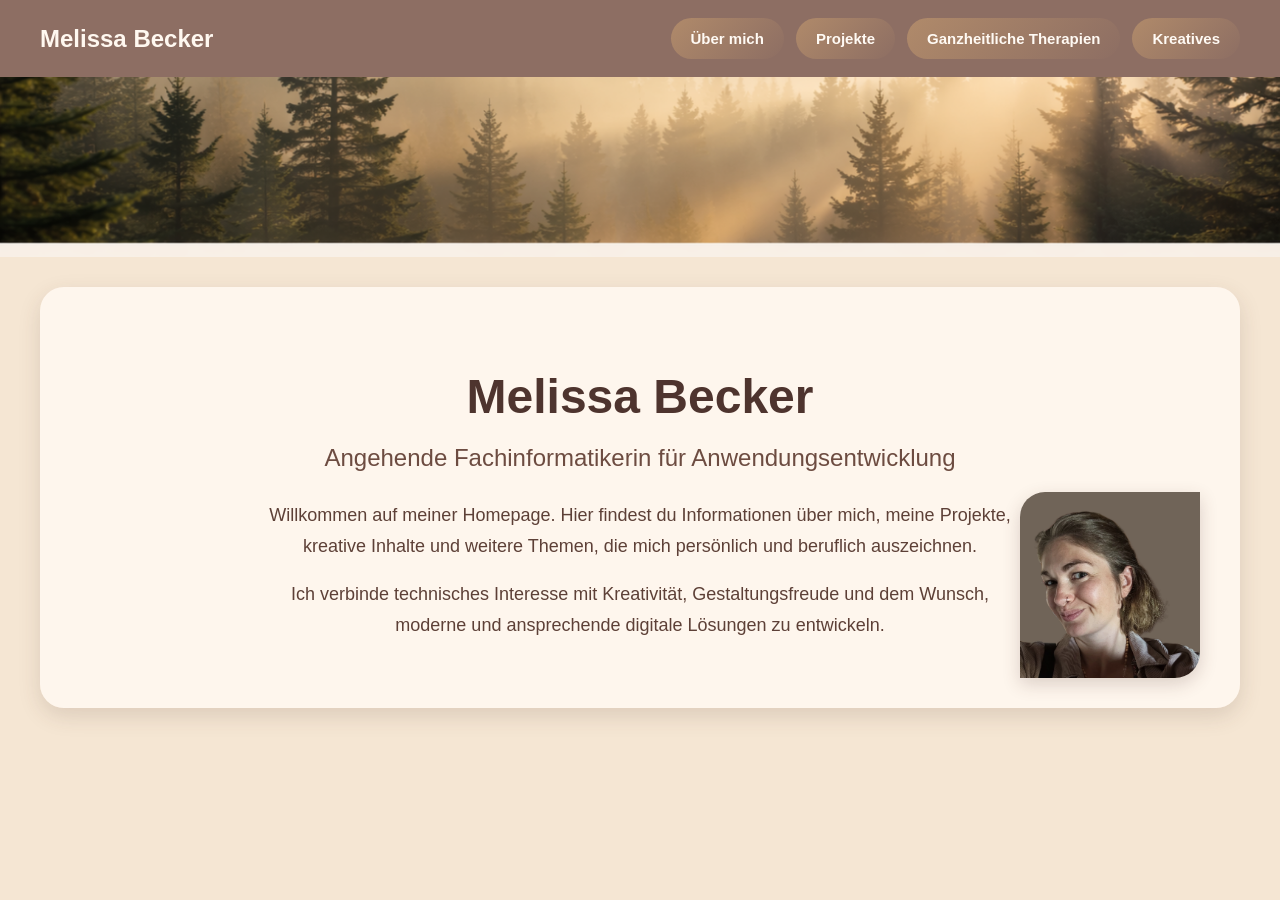
==== index.html @ 3fc280c9 "Add files via upload" ====
<!DOCTYPE html>
<html lang="de">
<head>
    <meta charset="UTF-8">
    <meta name="viewport" content="width=device-width, initial-scale=1.0">
    <title>Melissa Becker</title>
    <link rel="stylesheet" href="style.css">
</head>
<body>

    <header>
        <nav class="navbar">
            <div class="logo">Melissa Becker</div>
            <div class="nav-links">
                <a href="ueber-mich.html">Über mich</a>
                <a href="projekte.html">Projekte</a>
                <a href="ganzheitliche-therapien.html">Ganzheitliche Therapien</a>
                <a href="kreatives.html">Kreatives</a>
            </div>
        </nav>
    </header>

    <!-- Wald-Banner oben -->
    <div class="hero"></div>

    <main class="content-box">
        <div class="text-content">
            <h1>Melissa Becker</h1>
            <h2>Angehende Fachinformatikerin für Anwendungsentwicklung</h2>

            <p>
                Willkommen auf meiner Homepage. Hier findest du Informationen über mich,
                meine Projekte, kreative Inhalte und weitere Themen, die mich persönlich
                und beruflich auszeichnen.
            </p>

            <p>
                Ich verbinde technisches Interesse mit Kreativität, Gestaltungsfreude und
                dem Wunsch, moderne und ansprechende digitale Lösungen zu entwickeln.
            </p>
        </div>

        <!-- Dein Profilbild -->
        <img src="Melissa.JPG" alt="Profilbild" class="profilbild">
    </main>

</body>
</html>
---- style.css ----
body {
    margin: 0;
    font-family: Arial, sans-serif;
    background-color: #f5e6d3;
    color: #4e342e;
}

/* Navigation */
.navbar {
    background: #8d6e63;
    display: flex;
    justify-content: space-between;
    align-items: center;
    padding: 18px 40px;
    flex-wrap: wrap;
}

.logo {
    color: #fff8f0;
    font-size: 24px;
    font-weight: bold;
}

.nav-links {
    display: flex;
    gap: 12px;
    flex-wrap: wrap;
}

.nav-links a {
    text-decoration: none;
    color: #fffaf4;
    background: linear-gradient(135deg, #b08a6a, #8d6e63);
    padding: 12px 20px;
    border-radius: 999px;
    font-size: 15px;
    font-weight: 600;
    transition: all 0.3s ease;
}

.nav-links a:hover {
    background: linear-gradient(135deg, #9c7759, #6d4c41);
    transform: translateY(-2px);
}

/* Banner */
.hero {
    width: 100%;
    height: 180px;
    background-image: url("BannerWald.png");
    background-size: cover;
    background-position: center;
    background-repeat: no-repeat;
}

/* Inhaltsbox */
.content-box {
    position: relative;
    max-width: 1100px;
    margin: 30px auto 60px auto;
    background-color: rgba(255, 248, 240, 0.92);
    border-radius: 24px;
    padding: 50px;
    box-shadow: 0 8px 22px rgba(78, 52, 46, 0.15);
    min-height: 320px;
    text-align: center;
}

/* Text */
.text-content {
    max-width: 70%;
    margin: 0 auto;
    text-align: center;
}

h1 {
    font-size: 48px;
    margin-bottom: 12px;
    color: #4e342e;
}

h2 {
    font-size: 24px;
    font-weight: normal;
    color: #6d4c41;
    margin-bottom: 28px;
}

p {
    font-size: 18px;
    line-height: 1.7;
    color: #5d4037;
    margin-bottom: 18px;
}

/* NUR dein Profilbild */
.profilbild {
    position: absolute;
    right: 40px;
    bottom: 30px;
    width: 180px;
    height: auto;
    border-top-left-radius: 25px;
    border-bottom-right-radius: 25px;
    box-shadow: 0 6px 18px rgba(78, 52, 46, 0.2);
}

/* Responsive */
@media (max-width: 900px) {
    .text-content {
        max-width: 100%;
    }

    .profilbild {
        position: static;
        display: block;
        margin: 30px auto 0 auto;
        width: 160px;
    }

    .content-box {
        padding: 30px 20px;
    }
}

/* Projekte-Seite */
.projekte-page {
    padding-top: 40px;
}

.page-header {
    margin-bottom: 40px;
}

.page-intro {
    font-size: 18px;
    line-height: 1.7;
    color: #5d4037;
    max-width: 900px;
}

/* Grid für Projektkarten */
.projekt-grid {
    display: grid;
    grid-template-columns: repeat(2, 1fr);
    gap: 28px;
    margin-top: 30px;
}

/* Einzelne Projektkarte */
.projekt-card {
    background: rgba(255, 248, 240, 0.96);
    border: 1px solid rgba(141, 110, 99, 0.18);
    border-radius: 22px;
    box-shadow: 0 8px 20px rgba(78, 52, 46, 0.12);
    padding: 28px;
    transition: transform 0.3s ease, box-shadow 0.3s ease;
}

.projekt-card:hover {
    transform: translateY(-4px);
    box-shadow: 0 14px 26px rgba(78, 52, 46, 0.18);
}

.projekt-content h3 {
    font-size: 24px;
    color: #4e342e;
    margin-top: 0;
    margin-bottom: 16px;
}

.projekt-content p {
    font-size: 16px;
    line-height: 1.7;
    color: #5d4037;
    margin-bottom: 14px;
}

/* Buttons in den Projektkarten */
.projekt-buttons {
    margin-top: 20px;
}

.projekt-button {
    display: inline-block;
    text-decoration: none;
    color: #fffaf4;
    background: linear-gradient(135deg, #b08a6a, #8d6e63);
    padding: 12px 20px;
    border-radius: 999px;
    font-size: 15px;
    font-weight: 600;
    transition: all 0.3s ease;
    box-shadow: 0 4px 12px rgba(78, 52, 46, 0.18);
}

.projekt-button:hover {
    background: linear-gradient(135deg, #9c7759, #6d4c41);
    transform: translateY(-2px);
    box-shadow: 0 8px 18px rgba(78, 52, 46, 0.24);
}

/* Responsive */
@media (max-width: 900px) {
    .projekt-grid {
        grid-template-columns: 1fr;
    }

    .projekt-card {
        padding: 22px;
    }

    .projekt-content h3 {
        font-size: 21px;
    }
}

/* =========================================================
   GEMEINSAME ERWEITERUNGEN FÜR UNTERSEITEN
   ========================================================= */

.content-wide {
    position: relative;
    max-width: 1100px;
    margin: 30px auto 60px auto;
    background-color: rgba(255, 248, 240, 0.94);
    border-radius: 24px;
    padding: 50px;
    box-shadow: 0 8px 22px rgba(78, 52, 46, 0.15);
    text-align: center;
}

.content-wide .page-header,
.content-wide .info-card,
.content-wide .highlight-box,
.content-wide .quote-box,
.content-wide .projekt-card,
.content-wide .creative-card,
.content-wide .soft-section {
    text-align: center;
}

.page-header {
    margin-bottom: 35px;
    text-align: center;
}

.page-header h1 {
    margin-bottom: 10px;
}

.page-subtitle {
    font-size: 22px;
    color: #6d4c41;
    margin-bottom: 18px;
    text-align: center;
}

.page-intro {
    font-size: 18px;
    line-height: 1.7;
    color: #5d4037;
    max-width: 920px;
    margin-left: auto;
    margin-right: auto;
    text-align: center;
}

.info-grid {
    display: grid;
    grid-template-columns: repeat(2, 1fr);
    gap: 24px;
    margin-top: 30px;
}

.info-card {
    background: rgba(255, 252, 248, 0.96);
    border: 1px solid rgba(141, 110, 99, 0.16);
    border-radius: 20px;
    padding: 26px;
    box-shadow: 0 8px 18px rgba(78, 52, 46, 0.08);
    text-align: center;
}

.info-card h3 {
    margin-top: 0;
    margin-bottom: 12px;
    color: #4e342e;
    font-size: 22px;
}

.info-card p,
.info-card li {
    color: #5d4037;
    line-height: 1.7;
    font-size: 16px;
}

.info-card ul {
    padding-left: 0;
    margin: 0 auto;
    list-style: none;
    display: inline-block;
    text-align: left;
}

.badge-row {
    display: flex;
    flex-wrap: wrap;
    gap: 10px;
    margin: 14px 0 0 0;
    justify-content: center;
}

.badge {
    display: inline-block;
    padding: 8px 14px;
    border-radius: 999px;
    background: linear-gradient(135deg, #e8d4bc, #d8b896);
    color: #4e342e;
    font-size: 14px;
    font-weight: 600;
    border: 1px solid rgba(141, 110, 99, 0.18);
}

.highlight-box {
    margin-top: 30px;
    padding: 24px;
    border-radius: 20px;
    background: linear-gradient(135deg, rgba(232, 212, 188, 0.65), rgba(255, 248, 240, 0.95));
    border: 1px solid rgba(141, 110, 99, 0.14);
    text-align: center;
}

.highlight-box h3 {
    margin-top: 0;
    color: #4e342e;
}

.quote-box {
    margin-top: 28px;
    padding: 22px 24px;
    border-left: 5px solid #b08a6a;
    border-right: 5px solid #b08a6a;
    background: rgba(255, 248, 240, 0.9);
    border-radius: 18px;
    color: #5d4037;
    font-size: 17px;
    line-height: 1.7;
    text-align: center;
}

.side-image {
    width: 190px;
    height: auto;
    border-top-left-radius: 25px;
    border-bottom-right-radius: 25px;
    box-shadow: 0 6px 18px rgba(78, 52, 46, 0.2);
}

/* =========================================================
   PROJEKTE – EDLER MIT BADGES
   ========================================================= */

.projekt-grid {
    display: grid;
    grid-template-columns: repeat(2, 1fr);
    gap: 28px;
    margin-top: 30px;
}

.projekt-card {
    background: rgba(255, 248, 240, 0.98);
    border: 1px solid rgba(141, 110, 99, 0.16);
    border-radius: 22px;
    box-shadow: 0 8px 20px rgba(78, 52, 46, 0.12);
    padding: 28px;
    transition: transform 0.3s ease, box-shadow 0.3s ease;
    text-align: center;
}

.projekt-card:hover {
    transform: translateY(-4px);
    box-shadow: 0 14px 26px rgba(78, 52, 46, 0.18);
}

.card-top {
    display: flex;
    align-items: center;
    justify-content: center;
    gap: 14px;
    margin-bottom: 14px;
}

.card-title {
    margin: 0;
    font-size: 24px;
    color: #4e342e;
    text-align: center;
}

.card-icon {
    width: 46px;
    height: 46px;
    border-radius: 14px;
    display: flex;
    align-items: center;
    justify-content: center;
    background: linear-gradient(135deg, #e8d4bc, #d4b08c);
    color: #4e342e;
    font-size: 22px;
    box-shadow: 0 4px 10px rgba(78, 52, 46, 0.12);
}

.projekt-card p {
    font-size: 16px;
    line-height: 1.7;
    color: #5d4037;
    margin-bottom: 14px;
}

.projekt-button {
    display: inline-block;
    text-decoration: none;
    color: #fffaf4;
    background: linear-gradient(135deg, #b08a6a, #8d6e63);
    padding: 12px 20px;
    border-radius: 999px;
    font-size: 15px;
    font-weight: 600;
    transition: all 0.3s ease;
    box-shadow: 0 4px 12px rgba(78, 52, 46, 0.18);
}

.projekt-button:hover {
    background: linear-gradient(135deg, #9c7759, #6d4c41);
    transform: translateY(-2px);
    box-shadow: 0 8px 18px rgba(78, 52, 46, 0.24);
}

/* =========================================================
   KREATIVES
   ========================================================= */

.creative-grid {
    display: grid;
    grid-template-columns: repeat(3, 1fr);
    gap: 22px;
    margin-top: 30px;
}

.creative-card {
    background: rgba(255, 252, 248, 0.96);
    border: 1px solid rgba(141, 110, 99, 0.16);
    border-radius: 20px;
    padding: 24px;
    box-shadow: 0 8px 18px rgba(78, 52, 46, 0.08);
    min-height: 220px;
    text-align: center;
}

.creative-card h3 {
    margin-top: 0;
    color: #4e342e;
}

.creative-card p {
    color: #5d4037;
    line-height: 1.7;
    font-size: 16px;
}

/* =========================================================
   GANZHEITLICHE THERAPIEN
   ========================================================= */

.soft-section {
    background: rgba(255, 251, 247, 0.95);
    border: 1px solid rgba(141, 110, 99, 0.1);
    border-radius: 22px;
    padding: 28px;
    margin-top: 24px;
    box-shadow: 0 8px 18px rgba(78, 52, 46, 0.06);
    text-align: center;
}

.soft-section h3 {
    margin-top: 0;
    color: #4e342e;
}

.soft-section p,
.soft-section li {
    color: #5d4037;
    line-height: 1.8;
    font-size: 16px;
}

/* =========================================================
   RESPONSIVE
   ========================================================= */

@media (max-width: 900px) {
    .content-wide {
        padding: 30px 20px;
    }

    .info-grid,
    .projekt-grid,
    .creative-grid {
        grid-template-columns: 1fr;
    }

    .card-title {
        font-size: 21px;
    }
}
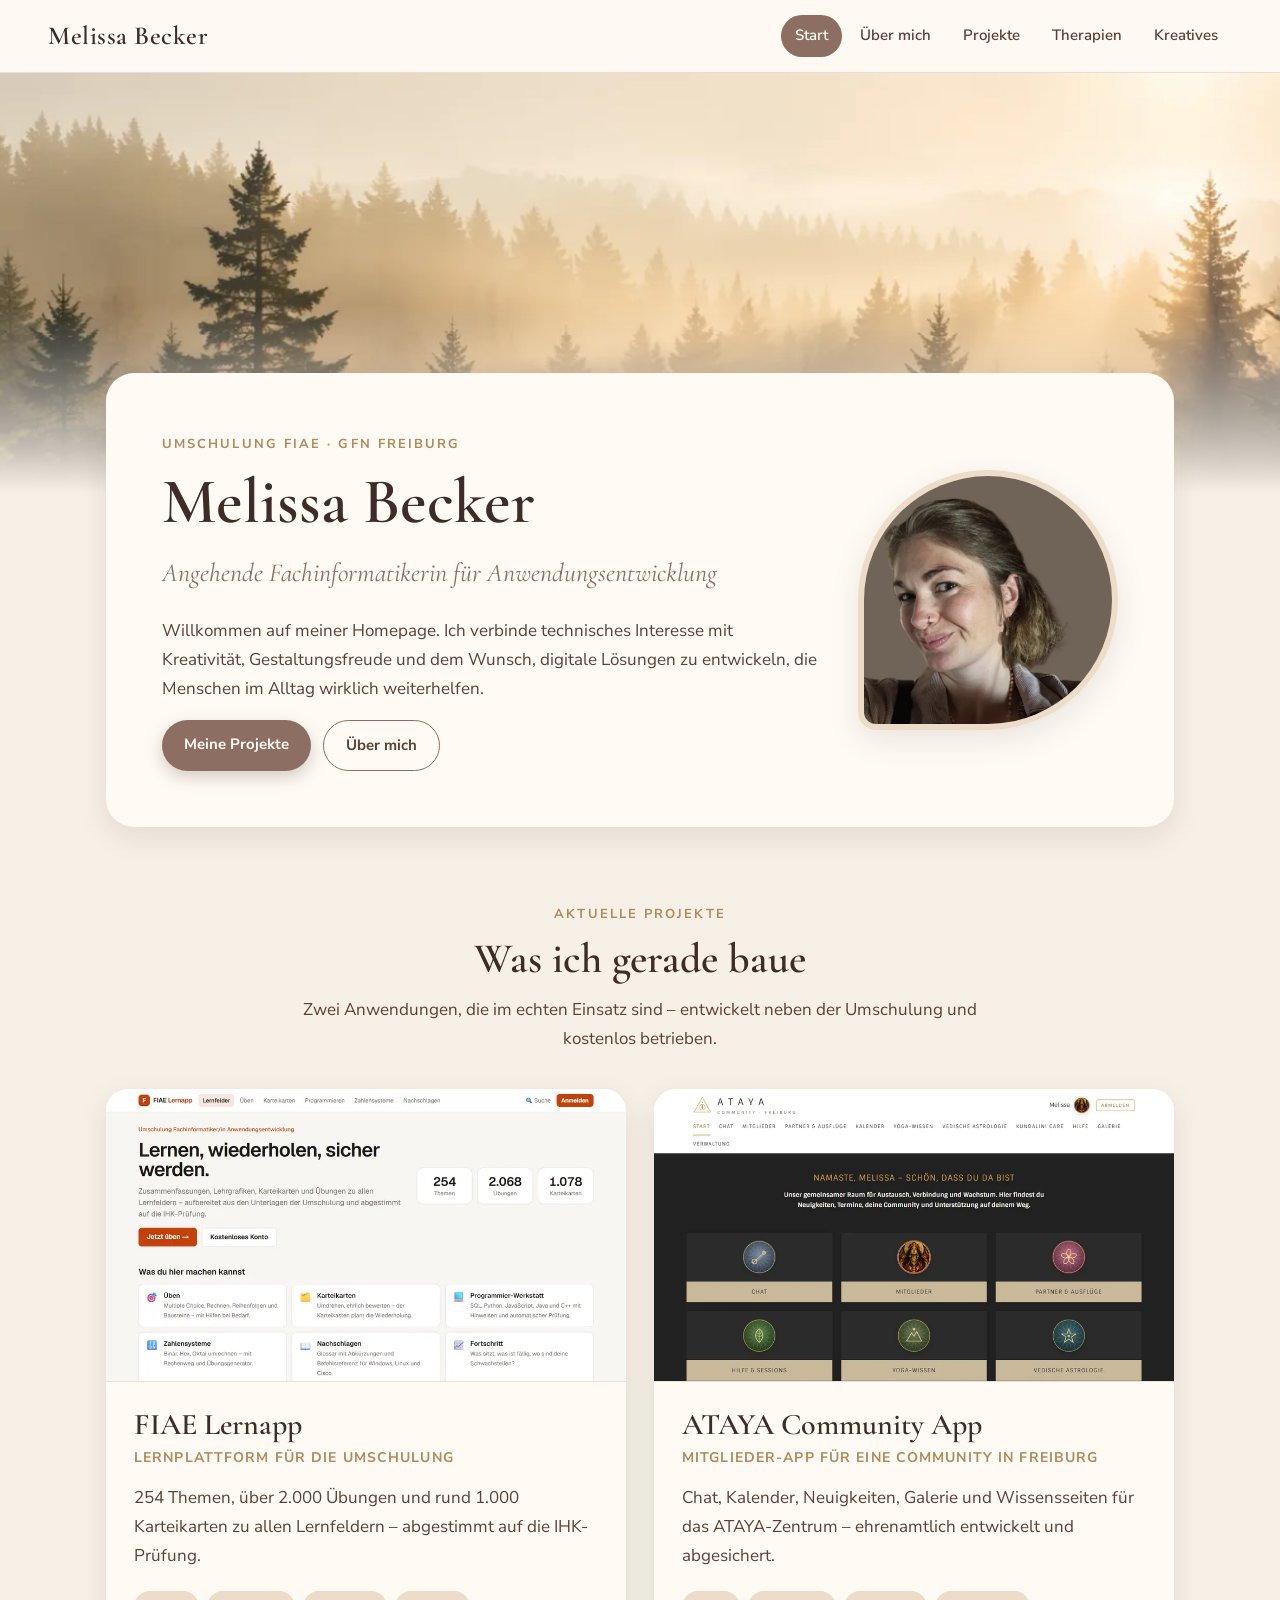
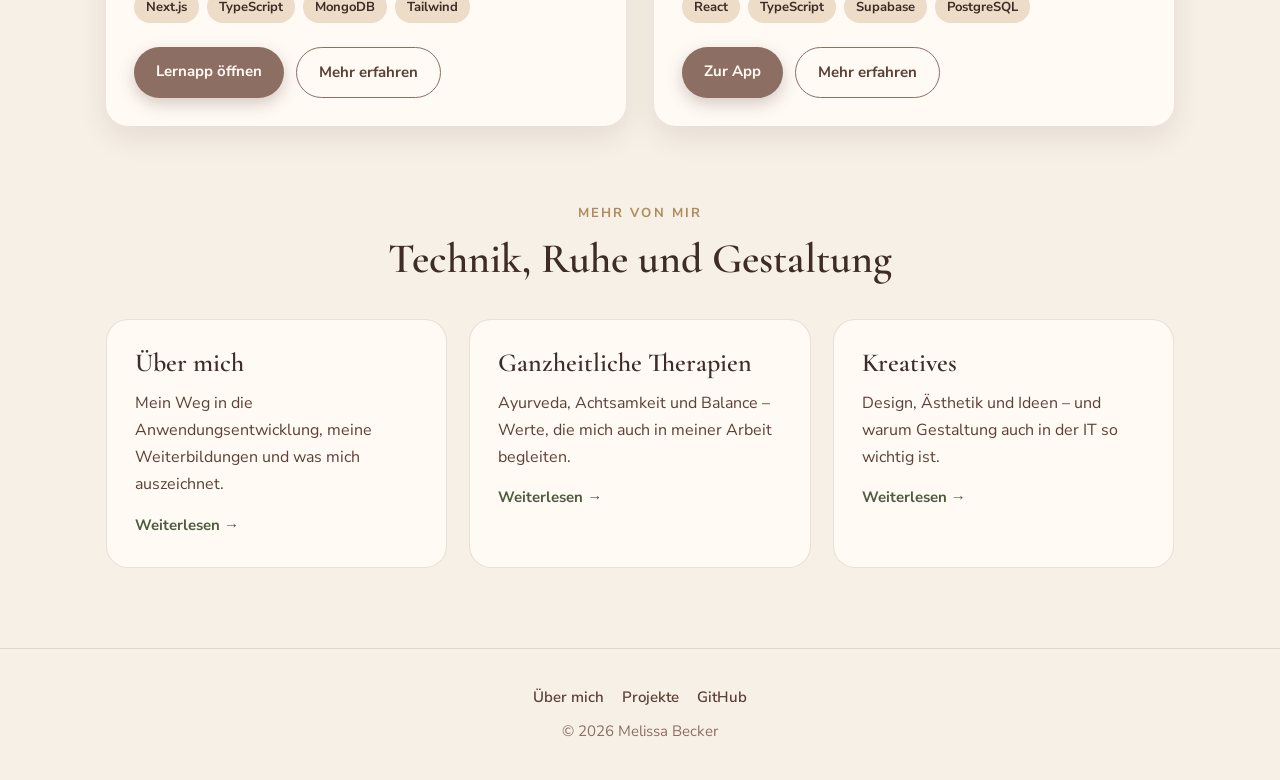
==== commit 4cbcff07: "Homepage überarbeitet: neues Design, Lernapp und ATAYA-App verlinkt Co-Authored-By: Claude Opus 5.5 " ====
--- a/index.html
+++ b/index.html
@@ -1,49 +1,127 @@
-
-<!DOCTYPE html>
-<html lang="de">
-<head>
-    <meta charset="UTF-8">
-    <meta name="viewport" content="width=device-width, initial-scale=1.0">
-    <title>Melissa Becker</title>
-    <link rel="stylesheet" href="style.css">
-</head>
-<body>
-
-    <header>
-        <nav class="navbar">
-            <div class="logo">Melissa Becker</div>
-            <div class="nav-links">
-                <a href="ueber-mich.html">Über mich</a>
-                <a href="projekte.html">Projekte</a>
-                <a href="ganzheitliche-therapien.html">Ganzheitliche Therapien</a>
-                <a href="kreatives.html">Kreatives</a>
-            </div>
-        </nav>
-    </header>
-
-    <!-- Wald-Banner oben -->
-    <div class="hero"></div>
-
-    <main class="content-box">
-        <div class="text-content">
-            <h1>Melissa Becker</h1>
-            <h2>Angehende Fachinformatikerin für Anwendungsentwicklung</h2>
-
-            <p>
-                Willkommen auf meiner Homepage. Hier findest du Informationen über mich,
-                meine Projekte, kreative Inhalte und weitere Themen, die mich persönlich
-                und beruflich auszeichnen.
-            </p>
-
-            <p>
-                Ich verbinde technisches Interesse mit Kreativität, Gestaltungsfreude und
-                dem Wunsch, moderne und ansprechende digitale Lösungen zu entwickeln.
-            </p>
-        </div>
-
-        <!-- Dein Profilbild -->
-        <img src="Melissa.JPG" alt="Profilbild" class="profilbild">
-    </main>
-
-</body>
-</html>
+<!DOCTYPE html>
+<html lang="de">
+<head>
+    <meta charset="UTF-8">
+    <meta name="viewport" content="width=device-width, initial-scale=1.0">
+    <title>Melissa Becker – Anwendungsentwicklung</title>
+    <meta name="description" content="Melissa Becker, angehende Fachinformatikerin für Anwendungsentwicklung: Projekte, Werdegang und Kreatives.">
+    <link rel="preconnect" href="https://fonts.googleapis.com">
+    <link rel="preconnect" href="https://fonts.gstatic.com" crossorigin>
+    <link href="https://fonts.googleapis.com/css2?family=Cormorant+Garamond:ital,wght@0,500;0,600;1,500&family=Nunito+Sans:wght@400;600;700&display=swap" rel="stylesheet">
+    <link rel="stylesheet" href="style.css">
+</head>
+<body>
+
+    <header class="navbar">
+        <a href="index.html" class="logo">Melissa Becker</a>
+        <nav class="nav-links" aria-label="Hauptnavigation">
+            <a href="index.html" aria-current="page">Start</a>
+            <a href="ueber-mich.html">Über mich</a>
+            <a href="projekte.html">Projekte</a>
+            <a href="ganzheitliche-therapien.html">Therapien</a>
+            <a href="kreatives.html">Kreatives</a>
+        </nav>
+    </header>
+
+    <div class="hero hero-gross" role="img" aria-label="Nebliger Wald im Morgenlicht"></div>
+
+    <main>
+        <section class="intro">
+            <div class="intro-karte">
+                <div>
+                    <span class="kicker">Umschulung FIAE · GFN Freiburg</span>
+                    <h1>Melissa Becker</h1>
+                    <p class="untertitel">Angehende Fachinformatikerin für Anwendungsentwicklung</p>
+                    <p>
+                        Willkommen auf meiner Homepage. Ich verbinde technisches Interesse mit Kreativität,
+                        Gestaltungsfreude und dem Wunsch, digitale Lösungen zu entwickeln, die Menschen
+                        im Alltag wirklich weiterhelfen.
+                    </p>
+                    <div class="button-reihe">
+                        <a href="projekte.html" class="button button-voll">Meine Projekte</a>
+                        <a href="ueber-mich.html" class="button button-rand">Über mich</a>
+                    </div>
+                </div>
+                <img src="bilder/melissa.webp" alt="Porträt von Melissa Becker" class="profilbild" width="600" height="600">
+            </div>
+        </section>
+
+        <section class="abschnitt">
+            <div class="abschnitt-kopf einblenden">
+                <span class="kicker">Aktuelle Projekte</span>
+                <h2>Was ich gerade baue</h2>
+                <p>Zwei Anwendungen, die im echten Einsatz sind – entwickelt neben der Umschulung und kostenlos betrieben.</p>
+            </div>
+
+            <div class="highlight-grid">
+                <article class="highlight einblenden">
+                    <img src="bilder/lernapp.webp" alt="Startseite der FIAE Lernapp mit Themen, Übungen und Karteikarten" class="highlight-bild" loading="lazy" width="960" height="540">
+                    <div class="highlight-text">
+                        <h3>FIAE Lernapp</h3>
+                        <div class="art">Lernplattform für die Umschulung</div>
+                        <p>254 Themen, über 2.000 Übungen und rund 1.000 Karteikarten zu allen Lernfeldern – abgestimmt auf die IHK-Prüfung.</p>
+                        <div class="badge-row">
+                            <span class="badge">Next.js</span><span class="badge">TypeScript</span><span class="badge">MongoDB</span><span class="badge">Tailwind</span>
+                        </div>
+                        <div class="button-reihe">
+                            <a href="https://lernapp-eta-seven.vercel.app/" class="button button-voll" target="_blank" rel="noopener">Lernapp öffnen</a>
+                            <a href="projekte.html#lernapp" class="button button-rand">Mehr erfahren</a>
+                        </div>
+                    </div>
+                </article>
+
+                <article class="highlight einblenden">
+                    <img src="bilder/ataya-app.webp" alt="Startseite der ATAYA Community App mit Kacheln für Chat, Mitglieder und mehr" class="highlight-bild" loading="lazy" width="960" height="540">
+                    <div class="highlight-text">
+                        <h3>ATAYA Community App</h3>
+                        <div class="art">Mitglieder-App für eine Community in Freiburg</div>
+                        <p>Chat, Kalender, Neuigkeiten, Galerie und Wissensseiten für das ATAYA-Zentrum – ehrenamtlich entwickelt und abgesichert.</p>
+                        <div class="badge-row">
+                            <span class="badge">React</span><span class="badge">TypeScript</span><span class="badge">Supabase</span><span class="badge">PostgreSQL</span>
+                        </div>
+                        <div class="button-reihe">
+                            <a href="https://ataya-app-liard.vercel.app/" class="button button-voll" target="_blank" rel="noopener">Zur App</a>
+                            <a href="projekte.html#ataya" class="button button-rand">Mehr erfahren</a>
+                        </div>
+                    </div>
+                </article>
+            </div>
+        </section>
+
+        <section class="abschnitt">
+            <div class="abschnitt-kopf einblenden">
+                <span class="kicker">Mehr von mir</span>
+                <h2>Technik, Ruhe und Gestaltung</h2>
+            </div>
+            <div class="themen-grid">
+                <a href="ueber-mich.html" class="thema einblenden">
+                    <h3>Über mich</h3>
+                    <p>Mein Weg in die Anwendungsentwicklung, meine Weiterbildungen und was mich auszeichnet.</p>
+                    <span class="mehr">Weiterlesen →</span>
+                </a>
+                <a href="ganzheitliche-therapien.html" class="thema einblenden">
+                    <h3>Ganzheitliche Therapien</h3>
+                    <p>Ayurveda, Achtsamkeit und Balance – Werte, die mich auch in meiner Arbeit begleiten.</p>
+                    <span class="mehr">Weiterlesen →</span>
+                </a>
+                <a href="kreatives.html" class="thema einblenden">
+                    <h3>Kreatives</h3>
+                    <p>Design, Ästhetik und Ideen – und warum Gestaltung auch in der IT so wichtig ist.</p>
+                    <span class="mehr">Weiterlesen →</span>
+                </a>
+            </div>
+        </section>
+    </main>
+
+    <footer>
+        <nav aria-label="Fußnavigation">
+            <a href="ueber-mich.html">Über mich</a>
+            <a href="projekte.html">Projekte</a>
+            <a href="https://github.com/melissanora7-ship-it" target="_blank" rel="noopener">GitHub</a>
+        </nav>
+        © 2026 Melissa Becker
+    </footer>
+
+    <script src="script.js"></script>
+</body>
+</html>
--- a/style.css
+++ b/style.css
@@ -1,518 +1,369 @@
-
-body {
-    margin: 0;
-    font-family: Arial, sans-serif;
-    background-color: #f5e6d3;
-    color: #4e342e;
-}
-
-/* Navigation */
-.navbar {
-    background: #8d6e63;
-    display: flex;
-    justify-content: space-between;
-    align-items: center;
-    padding: 18px 40px;
-    flex-wrap: wrap;
-}
-
-.logo {
-    color: #fff8f0;
-    font-size: 24px;
-    font-weight: bold;
-}
-
-.nav-links {
-    display: flex;
-    gap: 12px;
-    flex-wrap: wrap;
-}
-
-.nav-links a {
-    text-decoration: none;
-    color: #fffaf4;
-    background: linear-gradient(135deg, #b08a6a, #8d6e63);
-    padding: 12px 20px;
-    border-radius: 999px;
-    font-size: 15px;
-    font-weight: 600;
-    transition: all 0.3s ease;
-}
-
-.nav-links a:hover {
-    background: linear-gradient(135deg, #9c7759, #6d4c41);
-    transform: translateY(-2px);
-}
-
-/* Banner */
-.hero {
-    width: 100%;
-    height: 180px;
-    background-image: url("BannerWald.png");
-    background-size: cover;
-    background-position: center;
-    background-repeat: no-repeat;
-}
-
-/* Inhaltsbox */
-.content-box {
-    position: relative;
-    max-width: 1100px;
-    margin: 30px auto 60px auto;
-    background-color: rgba(255, 248, 240, 0.92);
-    border-radius: 24px;
-    padding: 50px;
-    box-shadow: 0 8px 22px rgba(78, 52, 46, 0.15);
-    min-height: 320px;
-    text-align: center;
-}
-
-/* Text */
-.text-content {
-    max-width: 70%;
-    margin: 0 auto;
-    text-align: center;
-}
-
-h1 {
-    font-size: 48px;
-    margin-bottom: 12px;
-    color: #4e342e;
-}
-
-h2 {
-    font-size: 24px;
-    font-weight: normal;
-    color: #6d4c41;
-    margin-bottom: 28px;
-}
-
-p {
-    font-size: 18px;
-    line-height: 1.7;
-    color: #5d4037;
-    margin-bottom: 18px;
-}
-
-/* NUR dein Profilbild */
-.profilbild {
-    position: absolute;
-    right: 40px;
-    bottom: 30px;
-    width: 180px;
-    height: auto;
-    border-top-left-radius: 25px;
-    border-bottom-right-radius: 25px;
-    box-shadow: 0 6px 18px rgba(78, 52, 46, 0.2);
-}
-
-/* Responsive */
-@media (max-width: 900px) {
-    .text-content {
-        max-width: 100%;
-    }
-
-    .profilbild {
-        position: static;
-        display: block;
-        margin: 30px auto 0 auto;
-        width: 160px;
-    }
-
-    .content-box {
-        padding: 30px 20px;
-    }
-}
-
-/* Projekte-Seite */
-.projekte-page {
-    padding-top: 40px;
-}
-
-.page-header {
-    margin-bottom: 40px;
-}
-
-.page-intro {
-    font-size: 18px;
-    line-height: 1.7;
-    color: #5d4037;
-    max-width: 900px;
-}
-
-/* Grid für Projektkarten */
-.projekt-grid {
-    display: grid;
-    grid-template-columns: repeat(2, 1fr);
-    gap: 28px;
-    margin-top: 30px;
-}
-
-/* Einzelne Projektkarte */
-.projekt-card {
-    background: rgba(255, 248, 240, 0.96);
-    border: 1px solid rgba(141, 110, 99, 0.18);
-    border-radius: 22px;
-    box-shadow: 0 8px 20px rgba(78, 52, 46, 0.12);
-    padding: 28px;
-    transition: transform 0.3s ease, box-shadow 0.3s ease;
-}
-
-.projekt-card:hover {
-    transform: translateY(-4px);
-    box-shadow: 0 14px 26px rgba(78, 52, 46, 0.18);
-}
-
-.projekt-content h3 {
-    font-size: 24px;
-    color: #4e342e;
-    margin-top: 0;
-    margin-bottom: 16px;
-}
-
-.projekt-content p {
-    font-size: 16px;
-    line-height: 1.7;
-    color: #5d4037;
-    margin-bottom: 14px;
-}
-
-/* Buttons in den Projektkarten */
-.projekt-buttons {
-    margin-top: 20px;
-}
-
-.projekt-button {
-    display: inline-block;
-    text-decoration: none;
-    color: #fffaf4;
-    background: linear-gradient(135deg, #b08a6a, #8d6e63);
-    padding: 12px 20px;
-    border-radius: 999px;
-    font-size: 15px;
-    font-weight: 600;
-    transition: all 0.3s ease;
-    box-shadow: 0 4px 12px rgba(78, 52, 46, 0.18);
-}
-
-.projekt-button:hover {
-    background: linear-gradient(135deg, #9c7759, #6d4c41);
-    transform: translateY(-2px);
-    box-shadow: 0 8px 18px rgba(78, 52, 46, 0.24);
-}
-
-/* Responsive */
-@media (max-width: 900px) {
-    .projekt-grid {
-        grid-template-columns: 1fr;
-    }
-
-    .projekt-card {
-        padding: 22px;
-    }
-
-    .projekt-content h3 {
-        font-size: 21px;
-    }
-}
-
-/* =========================================================
-   GEMEINSAME ERWEITERUNGEN FÜR UNTERSEITEN
-   ========================================================= */
-
-.content-wide {
-    position: relative;
-    max-width: 1100px;
-    margin: 30px auto 60px auto;
-    background-color: rgba(255, 248, 240, 0.94);
-    border-radius: 24px;
-    padding: 50px;
-    box-shadow: 0 8px 22px rgba(78, 52, 46, 0.15);
-    text-align: center;
-}
-
-.content-wide .page-header,
-.content-wide .info-card,
-.content-wide .highlight-box,
-.content-wide .quote-box,
-.content-wide .projekt-card,
-.content-wide .creative-card,
-.content-wide .soft-section {
-    text-align: center;
-}
-
-.page-header {
-    margin-bottom: 35px;
-    text-align: center;
-}
-
-.page-header h1 {
-    margin-bottom: 10px;
-}
-
-.page-subtitle {
-    font-size: 22px;
-    color: #6d4c41;
-    margin-bottom: 18px;
-    text-align: center;
-}
-
-.page-intro {
-    font-size: 18px;
-    line-height: 1.7;
-    color: #5d4037;
-    max-width: 920px;
-    margin-left: auto;
-    margin-right: auto;
-    text-align: center;
-}
-
-.info-grid {
-    display: grid;
-    grid-template-columns: repeat(2, 1fr);
-    gap: 24px;
-    margin-top: 30px;
-}
-
-.info-card {
-    background: rgba(255, 252, 248, 0.96);
-    border: 1px solid rgba(141, 110, 99, 0.16);
-    border-radius: 20px;
-    padding: 26px;
-    box-shadow: 0 8px 18px rgba(78, 52, 46, 0.08);
-    text-align: center;
-}
-
-.info-card h3 {
-    margin-top: 0;
-    margin-bottom: 12px;
-    color: #4e342e;
-    font-size: 22px;
-}
-
-.info-card p,
-.info-card li {
-    color: #5d4037;
-    line-height: 1.7;
-    font-size: 16px;
-}
-
-.info-card ul {
-    padding-left: 0;
-    margin: 0 auto;
-    list-style: none;
-    display: inline-block;
-    text-align: left;
-}
-
-.badge-row {
-    display: flex;
-    flex-wrap: wrap;
-    gap: 10px;
-    margin: 14px 0 0 0;
-    justify-content: center;
-}
-
-.badge {
-    display: inline-block;
-    padding: 8px 14px;
-    border-radius: 999px;
-    background: linear-gradient(135deg, #e8d4bc, #d8b896);
-    color: #4e342e;
-    font-size: 14px;
-    font-weight: 600;
-    border: 1px solid rgba(141, 110, 99, 0.18);
-}
-
-.highlight-box {
-    margin-top: 30px;
-    padding: 24px;
-    border-radius: 20px;
-    background: linear-gradient(135deg, rgba(232, 212, 188, 0.65), rgba(255, 248, 240, 0.95));
-    border: 1px solid rgba(141, 110, 99, 0.14);
-    text-align: center;
-}
-
-.highlight-box h3 {
-    margin-top: 0;
-    color: #4e342e;
-}
-
-.quote-box {
-    margin-top: 28px;
-    padding: 22px 24px;
-    border-left: 5px solid #b08a6a;
-    border-right: 5px solid #b08a6a;
-    background: rgba(255, 248, 240, 0.9);
-    border-radius: 18px;
-    color: #5d4037;
-    font-size: 17px;
-    line-height: 1.7;
-    text-align: center;
-}
-
-.side-image {
-    width: 190px;
-    height: auto;
-    border-top-left-radius: 25px;
-    border-bottom-right-radius: 25px;
-    box-shadow: 0 6px 18px rgba(78, 52, 46, 0.2);
-}
-
-/* =========================================================
-   PROJEKTE – EDLER MIT BADGES
-   ========================================================= */
-
-.projekt-grid {
-    display: grid;
-    grid-template-columns: repeat(2, 1fr);
-    gap: 28px;
-    margin-top: 30px;
-}
-
-.projekt-card {
-    background: rgba(255, 248, 240, 0.98);
-    border: 1px solid rgba(141, 110, 99, 0.16);
-    border-radius: 22px;
-    box-shadow: 0 8px 20px rgba(78, 52, 46, 0.12);
-    padding: 28px;
-    transition: transform 0.3s ease, box-shadow 0.3s ease;
-    text-align: center;
-}
-
-.projekt-card:hover {
-    transform: translateY(-4px);
-    box-shadow: 0 14px 26px rgba(78, 52, 46, 0.18);
-}
-
-.card-top {
-    display: flex;
-    align-items: center;
-    justify-content: center;
-    gap: 14px;
-    margin-bottom: 14px;
-}
-
-.card-title {
-    margin: 0;
-    font-size: 24px;
-    color: #4e342e;
-    text-align: center;
-}
-
-.card-icon {
-    width: 46px;
-    height: 46px;
-    border-radius: 14px;
-    display: flex;
-    align-items: center;
-    justify-content: center;
-    background: linear-gradient(135deg, #e8d4bc, #d4b08c);
-    color: #4e342e;
-    font-size: 22px;
-    box-shadow: 0 4px 10px rgba(78, 52, 46, 0.12);
-}
-
-.projekt-card p {
-    font-size: 16px;
-    line-height: 1.7;
-    color: #5d4037;
-    margin-bottom: 14px;
-}
-
-.projekt-button {
-    display: inline-block;
-    text-decoration: none;
-    color: #fffaf4;
-    background: linear-gradient(135deg, #b08a6a, #8d6e63);
-    padding: 12px 20px;
-    border-radius: 999px;
-    font-size: 15px;
-    font-weight: 600;
-    transition: all 0.3s ease;
-    box-shadow: 0 4px 12px rgba(78, 52, 46, 0.18);
-}
-
-.projekt-button:hover {
-    background: linear-gradient(135deg, #9c7759, #6d4c41);
-    transform: translateY(-2px);
-    box-shadow: 0 8px 18px rgba(78, 52, 46, 0.24);
-}
-
-/* =========================================================
-   KREATIVES
-   ========================================================= */
-
-.creative-grid {
-    display: grid;
-    grid-template-columns: repeat(3, 1fr);
-    gap: 22px;
-    margin-top: 30px;
-}
-
-.creative-card {
-    background: rgba(255, 252, 248, 0.96);
-    border: 1px solid rgba(141, 110, 99, 0.16);
-    border-radius: 20px;
-    padding: 24px;
-    box-shadow: 0 8px 18px rgba(78, 52, 46, 0.08);
-    min-height: 220px;
-    text-align: center;
-}
-
-.creative-card h3 {
-    margin-top: 0;
-    color: #4e342e;
-}
-
-.creative-card p {
-    color: #5d4037;
-    line-height: 1.7;
-    font-size: 16px;
-}
-
-/* =========================================================
-   GANZHEITLICHE THERAPIEN
-   ========================================================= */
-
-.soft-section {
-    background: rgba(255, 251, 247, 0.95);
-    border: 1px solid rgba(141, 110, 99, 0.1);
-    border-radius: 22px;
-    padding: 28px;
-    margin-top: 24px;
-    box-shadow: 0 8px 18px rgba(78, 52, 46, 0.06);
-    text-align: center;
-}
-
-.soft-section h3 {
-    margin-top: 0;
-    color: #4e342e;
-}
-
-.soft-section p,
-.soft-section li {
-    color: #5d4037;
-    line-height: 1.8;
-    font-size: 16px;
-}
-
-/* =========================================================
-   RESPONSIVE
-   ========================================================= */
-
-@media (max-width: 900px) {
-    .content-wide {
-        padding: 30px 20px;
-    }
-
-    .info-grid,
-    .projekt-grid,
-    .creative-grid {
-        grid-template-columns: 1fr;
-    }
-
-    .card-title {
-        font-size: 21px;
-    }
-}
+/* =========================================================
+   Melissa Becker – Homepage
+   Warme Erdtöne, Wald-Banner, ruhige Typografie
+   ========================================================= */
+
+:root {
+    --creme: #f7f0e7;
+    --papier: #fffaf4;
+    --sand: #ecdcc8;
+    --sand-dunkel: #d8bf9f;
+    --braun: #8d6e63;
+    --braun-dunkel: #5d4037;
+    --tinte: #3e2c26;
+    --gold: #b08a5a;
+    --wald: #4f5d3f;
+    --linie: rgba(93, 64, 55, 0.14);
+    --schatten: 0 10px 30px rgba(62, 44, 38, 0.10);
+    --schatten-hover: 0 18px 40px rgba(62, 44, 38, 0.16);
+    --radius: 22px;
+    --serif: "Cormorant Garamond", Georgia, serif;
+    --sans: "Nunito Sans", "Segoe UI", Arial, sans-serif;
+}
+
+* { box-sizing: border-box; }
+
+html { scroll-behavior: smooth; }
+
+body {
+    margin: 0;
+    font-family: var(--sans);
+    font-size: 17px;
+    line-height: 1.7;
+    color: var(--braun-dunkel);
+    background: var(--creme);
+}
+
+img { max-width: 100%; height: auto; display: block; }
+
+a { color: var(--wald); }
+
+h1, h2, h3 {
+    font-family: var(--serif);
+    color: var(--tinte);
+    font-weight: 600;
+    line-height: 1.15;
+    margin: 0 0 12px;
+}
+
+p { margin: 0 0 16px; }
+
+:focus-visible { outline: 3px solid var(--gold); outline-offset: 3px; }
+
+/* ---------- Navigation ---------- */
+.navbar {
+    position: sticky;
+    top: 0;
+    z-index: 10;
+    display: flex;
+    justify-content: space-between;
+    align-items: center;
+    gap: 16px;
+    flex-wrap: wrap;
+    padding: 14px clamp(16px, 4vw, 48px);
+    background: rgba(255, 250, 244, 0.88);
+    backdrop-filter: blur(10px);
+    border-bottom: 1px solid var(--linie);
+}
+
+.logo {
+    font-family: var(--serif);
+    font-size: 26px;
+    font-weight: 600;
+    color: var(--tinte);
+    text-decoration: none;
+    letter-spacing: 0.02em;
+}
+
+.nav-links { display: flex; gap: 4px; flex-wrap: wrap; }
+
+.nav-links a {
+    text-decoration: none;
+    color: var(--braun-dunkel);
+    padding: 8px 14px;
+    border-radius: 999px;
+    font-size: 15px;
+    font-weight: 600;
+    transition: background 0.25s, color 0.25s;
+}
+
+.nav-links a:hover { background: var(--sand); color: var(--tinte); }
+
+.nav-links a[aria-current="page"] { background: var(--braun); color: var(--papier); }
+
+/* ---------- Banner ---------- */
+.hero {
+    position: relative;
+    height: 220px;
+    background: url("bilder/banner-wald.webp") center / cover no-repeat;
+}
+
+.hero::after {
+    content: "";
+    position: absolute;
+    inset: 0;
+    background: linear-gradient(to bottom, rgba(247, 240, 231, 0) 55%, var(--creme) 100%);
+}
+
+.hero-gross { height: clamp(260px, 42vw, 420px); }
+
+/* ---------- Startseite: Vorstellung ---------- */
+.intro {
+    position: relative;
+    z-index: 1;
+    max-width: 1100px;
+    margin: -120px auto 0;
+    padding: 0 16px;
+}
+
+.intro-karte {
+    display: grid;
+    grid-template-columns: 1fr 260px;
+    gap: 40px;
+    align-items: center;
+    background: var(--papier);
+    border-radius: 28px;
+    padding: clamp(28px, 5vw, 56px);
+    box-shadow: var(--schatten);
+}
+
+.kicker {
+    display: inline-block;
+    font-size: 13px;
+    font-weight: 700;
+    letter-spacing: 0.16em;
+    text-transform: uppercase;
+    color: var(--gold);
+    margin-bottom: 10px;
+}
+
+.intro h1 { font-size: clamp(42px, 6vw, 64px); }
+
+.intro .untertitel {
+    font-family: var(--serif);
+    font-size: clamp(21px, 2.6vw, 26px);
+    font-style: italic;
+    color: var(--braun);
+    margin-bottom: 22px;
+}
+
+.profilbild {
+    width: 100%;
+    aspect-ratio: 1;
+    object-fit: cover;
+    border-radius: 50% 50% 50% 18px;
+    border: 6px solid var(--sand);
+    box-shadow: var(--schatten);
+}
+
+.button-reihe { display: flex; gap: 12px; flex-wrap: wrap; margin-top: 8px; }
+
+.button {
+    display: inline-block;
+    text-decoration: none;
+    font-weight: 700;
+    font-size: 15px;
+    padding: 12px 22px;
+    border-radius: 999px;
+    transition: transform 0.25s, box-shadow 0.25s, background 0.25s;
+}
+
+.button-voll { background: var(--braun); color: var(--papier); box-shadow: 0 6px 16px rgba(93, 64, 55, 0.25); }
+.button-voll:hover { background: var(--braun-dunkel); transform: translateY(-2px); }
+
+.button-rand { border: 1.5px solid var(--braun); color: var(--braun-dunkel); }
+.button-rand:hover { background: var(--sand); transform: translateY(-2px); }
+
+/* ---------- Abschnitte ---------- */
+.abschnitt { max-width: 1100px; margin: 0 auto; padding: 72px 16px 0; }
+
+.abschnitt-kopf { text-align: center; max-width: 720px; margin: 0 auto 36px; }
+.abschnitt-kopf h2 { font-size: clamp(32px, 4vw, 42px); }
+
+/* ---------- Projekt-Highlights ---------- */
+.highlight-grid { display: grid; grid-template-columns: repeat(2, 1fr); gap: 28px; }
+
+.highlight {
+    display: flex;
+    flex-direction: column;
+    background: var(--papier);
+    border-radius: var(--radius);
+    overflow: hidden;
+    box-shadow: var(--schatten);
+    transition: transform 0.3s, box-shadow 0.3s;
+}
+
+.highlight:hover { transform: translateY(-4px); box-shadow: var(--schatten-hover); }
+
+.content-wide .highlight { background: var(--creme); border: 1px solid var(--linie); box-shadow: none; }
+.content-wide .highlight:hover { box-shadow: var(--schatten); }
+
+.highlight-bild {
+    aspect-ratio: 16 / 9;
+    object-fit: cover;
+    object-position: top;
+    border-bottom: 1px solid var(--linie);
+}
+
+.highlight-text { padding: 26px 28px 28px; display: flex; flex-direction: column; flex: 1; }
+.highlight-text h3 { font-size: 30px; margin-bottom: 4px; }
+.highlight-text .art { font-size: 14px; font-weight: 700; color: var(--gold); letter-spacing: 0.08em; text-transform: uppercase; margin-bottom: 14px; }
+.highlight-text ul { margin: 0 0 18px; padding-left: 20px; }
+.highlight-text li { margin-bottom: 4px; }
+.highlight-text li::marker { color: var(--gold); }
+.highlight-text .button-reihe { margin-top: auto; padding-top: 6px; }
+
+.hinweis { font-size: 14px; color: var(--braun); margin: 10px 0 0; }
+
+/* ---------- Badges ---------- */
+.badge-row { display: flex; flex-wrap: wrap; gap: 8px; margin: 4px 0 18px; }
+
+.badge {
+    display: inline-block;
+    padding: 5px 12px;
+    border-radius: 999px;
+    background: var(--sand);
+    color: var(--tinte);
+    font-size: 13px;
+    font-weight: 700;
+}
+
+.zentriert .badge-row { justify-content: center; }
+
+/* ---------- Themen-Kacheln (Startseite) ---------- */
+.themen-grid { display: grid; grid-template-columns: repeat(3, 1fr); gap: 22px; }
+
+.thema {
+    display: block;
+    text-decoration: none;
+    color: inherit;
+    background: var(--papier);
+    border: 1px solid var(--linie);
+    border-radius: var(--radius);
+    padding: 28px;
+    transition: transform 0.3s, box-shadow 0.3s, border-color 0.3s;
+}
+
+.thema:hover { transform: translateY(-3px); box-shadow: var(--schatten); border-color: var(--sand-dunkel); }
+.thema h3 { font-size: 26px; }
+.thema p { margin: 0; font-size: 16px; }
+.thema .mehr { display: inline-block; margin-top: 14px; font-weight: 700; color: var(--wald); font-size: 15px; }
+
+/* ---------- Unterseiten ---------- */
+.content-wide {
+    max-width: 1100px;
+    margin: -60px auto 0;
+    position: relative;
+    z-index: 1;
+    background: var(--papier);
+    border-radius: 28px;
+    padding: clamp(28px, 5vw, 56px);
+    box-shadow: var(--schatten);
+}
+
+.page-header { text-align: center; margin-bottom: 40px; }
+.page-header h1 { font-size: clamp(40px, 5vw, 56px); }
+
+.page-subtitle {
+    font-family: var(--serif);
+    font-style: italic;
+    font-size: 24px;
+    color: var(--braun);
+    margin-bottom: 18px;
+}
+
+.page-intro { max-width: 820px; margin: 0 auto; }
+
+.info-grid, .projekt-grid { display: grid; grid-template-columns: repeat(2, 1fr); gap: 24px; }
+.creative-grid { display: grid; grid-template-columns: repeat(3, 1fr); gap: 22px; }
+
+.info-card, .projekt-card, .creative-card, .soft-section {
+    background: var(--creme);
+    border: 1px solid var(--linie);
+    border-radius: var(--radius);
+    padding: 28px;
+    transition: transform 0.3s, box-shadow 0.3s;
+}
+
+.projekt-card:hover, .creative-card:hover { transform: translateY(-3px); box-shadow: var(--schatten); }
+
+.info-card h3, .projekt-card h3, .creative-card h3, .soft-section h3 { font-size: 26px; }
+
+.info-card ul { margin: 0; padding-left: 20px; }
+.info-card li::marker { color: var(--gold); }
+
+.soft-section + .soft-section { margin-top: 20px; }
+.soft-section { max-width: 820px; margin-left: auto; margin-right: auto; text-align: center; }
+
+.unter-ueberschrift {
+    font-size: clamp(28px, 3.4vw, 36px);
+    text-align: center;
+    margin: 56px 0 24px;
+}
+
+.highlight-box {
+    margin-top: 32px;
+    padding: 30px;
+    border-radius: var(--radius);
+    background: linear-gradient(135deg, var(--sand), var(--papier));
+    text-align: center;
+}
+
+.highlight-box .badge { background: var(--papier); }
+
+.quote-box {
+    margin: 36px auto 0;
+    max-width: 760px;
+    padding: 10px 24px;
+    text-align: center;
+    font-family: var(--serif);
+    font-size: 26px;
+    font-style: italic;
+    line-height: 1.45;
+    color: var(--braun-dunkel);
+}
+
+.quote-box::before, .quote-box::after { content: ""; display: block; width: 60px; height: 2px; background: var(--gold); margin: 14px auto; }
+
+/* ---------- Fußzeile ---------- */
+footer {
+    margin-top: 80px;
+    padding: 36px 16px;
+    text-align: center;
+    font-size: 15px;
+    color: var(--braun);
+    border-top: 1px solid var(--linie);
+}
+
+footer nav { display: flex; justify-content: center; gap: 18px; flex-wrap: wrap; margin-bottom: 8px; }
+footer a { color: var(--braun-dunkel); text-decoration: none; font-weight: 600; }
+footer a:hover { color: var(--wald); }
+
+/* ---------- Sanftes Einblenden ---------- */
+.einblenden { opacity: 0; transform: translateY(18px); transition: opacity 0.7s ease, transform 0.7s ease; }
+.einblenden.sichtbar { opacity: 1; transform: none; }
+
+@media (prefers-reduced-motion: reduce) {
+    html { scroll-behavior: auto; }
+    .einblenden { opacity: 1; transform: none; transition: none; }
+    * { transition: none !important; }
+}
+
+/* ---------- Responsive ---------- */
+@media (max-width: 900px) {
+    .intro-karte { grid-template-columns: 1fr; text-align: center; }
+    .intro-karte .profilbild { max-width: 220px; margin: 0 auto; grid-row: 1; }
+    .intro-karte .button-reihe { justify-content: center; }
+    .highlight-grid, .info-grid, .projekt-grid, .creative-grid, .themen-grid { grid-template-columns: 1fr; }
+    .content-wide { margin-left: 16px; margin-right: 16px; }
+}
+
+@media (max-width: 600px) {
+    body { font-size: 16px; }
+    .navbar { justify-content: center; padding: 10px 12px; }
+    .nav-links { justify-content: center; }
+    .nav-links a { padding: 6px 10px; font-size: 14px; }
+    .hero { height: 150px; }
+    .intro { margin-top: -70px; }
+    .content-wide { margin-top: -40px; }
+}
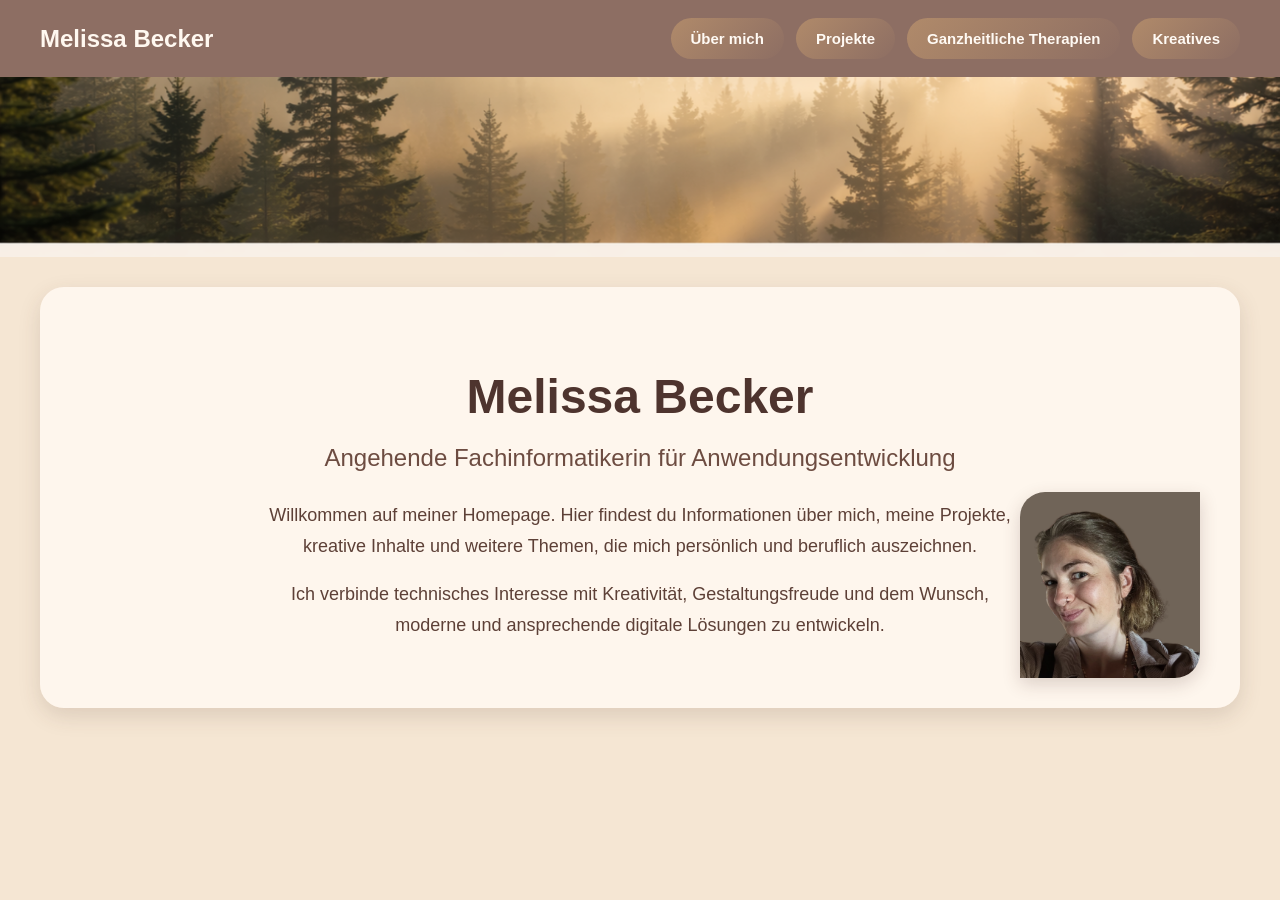
==== commit 67644710: "Ursprüngliches Layout wiederhergestellt; nur Projekte-Seite um Lernapp und ATAYA-App ergänzt Co-Auth" ====
--- a/index.html
+++ b/index.html
@@ -1,127 +1,49 @@
-<!DOCTYPE html>
-<html lang="de">
-<head>
-    <meta charset="UTF-8">
-    <meta name="viewport" content="width=device-width, initial-scale=1.0">
-    <title>Melissa Becker – Anwendungsentwicklung</title>
-    <meta name="description" content="Melissa Becker, angehende Fachinformatikerin für Anwendungsentwicklung: Projekte, Werdegang und Kreatives.">
-    <link rel="preconnect" href="https://fonts.googleapis.com">
-    <link rel="preconnect" href="https://fonts.gstatic.com" crossorigin>
-    <link href="https://fonts.googleapis.com/css2?family=Cormorant+Garamond:ital,wght@0,500;0,600;1,500&family=Nunito+Sans:wght@400;600;700&display=swap" rel="stylesheet">
-    <link rel="stylesheet" href="style.css">
-</head>
-<body>
-
-    <header class="navbar">
-        <a href="index.html" class="logo">Melissa Becker</a>
-        <nav class="nav-links" aria-label="Hauptnavigation">
-            <a href="index.html" aria-current="page">Start</a>
-            <a href="ueber-mich.html">Über mich</a>
-            <a href="projekte.html">Projekte</a>
-            <a href="ganzheitliche-therapien.html">Therapien</a>
-            <a href="kreatives.html">Kreatives</a>
-        </nav>
-    </header>
-
-    <div class="hero hero-gross" role="img" aria-label="Nebliger Wald im Morgenlicht"></div>
-
-    <main>
-        <section class="intro">
-            <div class="intro-karte">
-                <div>
-                    <span class="kicker">Umschulung FIAE · GFN Freiburg</span>
-                    <h1>Melissa Becker</h1>
-                    <p class="untertitel">Angehende Fachinformatikerin für Anwendungsentwicklung</p>
-                    <p>
-                        Willkommen auf meiner Homepage. Ich verbinde technisches Interesse mit Kreativität,
-                        Gestaltungsfreude und dem Wunsch, digitale Lösungen zu entwickeln, die Menschen
-                        im Alltag wirklich weiterhelfen.
-                    </p>
-                    <div class="button-reihe">
-                        <a href="projekte.html" class="button button-voll">Meine Projekte</a>
-                        <a href="ueber-mich.html" class="button button-rand">Über mich</a>
-                    </div>
-                </div>
-                <img src="bilder/melissa.webp" alt="Porträt von Melissa Becker" class="profilbild" width="600" height="600">
-            </div>
-        </section>
-
-        <section class="abschnitt">
-            <div class="abschnitt-kopf einblenden">
-                <span class="kicker">Aktuelle Projekte</span>
-                <h2>Was ich gerade baue</h2>
-                <p>Zwei Anwendungen, die im echten Einsatz sind – entwickelt neben der Umschulung und kostenlos betrieben.</p>
-            </div>
-
-            <div class="highlight-grid">
-                <article class="highlight einblenden">
-                    <img src="bilder/lernapp.webp" alt="Startseite der FIAE Lernapp mit Themen, Übungen und Karteikarten" class="highlight-bild" loading="lazy" width="960" height="540">
-                    <div class="highlight-text">
-                        <h3>FIAE Lernapp</h3>
-                        <div class="art">Lernplattform für die Umschulung</div>
-                        <p>254 Themen, über 2.000 Übungen und rund 1.000 Karteikarten zu allen Lernfeldern – abgestimmt auf die IHK-Prüfung.</p>
-                        <div class="badge-row">
-                            <span class="badge">Next.js</span><span class="badge">TypeScript</span><span class="badge">MongoDB</span><span class="badge">Tailwind</span>
-                        </div>
-                        <div class="button-reihe">
-                            <a href="https://lernapp-eta-seven.vercel.app/" class="button button-voll" target="_blank" rel="noopener">Lernapp öffnen</a>
-                            <a href="projekte.html#lernapp" class="button button-rand">Mehr erfahren</a>
-                        </div>
-                    </div>
-                </article>
-
-                <article class="highlight einblenden">
-                    <img src="bilder/ataya-app.webp" alt="Startseite der ATAYA Community App mit Kacheln für Chat, Mitglieder und mehr" class="highlight-bild" loading="lazy" width="960" height="540">
-                    <div class="highlight-text">
-                        <h3>ATAYA Community App</h3>
-                        <div class="art">Mitglieder-App für eine Community in Freiburg</div>
-                        <p>Chat, Kalender, Neuigkeiten, Galerie und Wissensseiten für das ATAYA-Zentrum – ehrenamtlich entwickelt und abgesichert.</p>
-                        <div class="badge-row">
-                            <span class="badge">React</span><span class="badge">TypeScript</span><span class="badge">Supabase</span><span class="badge">PostgreSQL</span>
-                        </div>
-                        <div class="button-reihe">
-                            <a href="https://ataya-app-liard.vercel.app/" class="button button-voll" target="_blank" rel="noopener">Zur App</a>
-                            <a href="projekte.html#ataya" class="button button-rand">Mehr erfahren</a>
-                        </div>
-                    </div>
-                </article>
-            </div>
-        </section>
-
-        <section class="abschnitt">
-            <div class="abschnitt-kopf einblenden">
-                <span class="kicker">Mehr von mir</span>
-                <h2>Technik, Ruhe und Gestaltung</h2>
-            </div>
-            <div class="themen-grid">
-                <a href="ueber-mich.html" class="thema einblenden">
-                    <h3>Über mich</h3>
-                    <p>Mein Weg in die Anwendungsentwicklung, meine Weiterbildungen und was mich auszeichnet.</p>
-                    <span class="mehr">Weiterlesen →</span>
-                </a>
-                <a href="ganzheitliche-therapien.html" class="thema einblenden">
-                    <h3>Ganzheitliche Therapien</h3>
-                    <p>Ayurveda, Achtsamkeit und Balance – Werte, die mich auch in meiner Arbeit begleiten.</p>
-                    <span class="mehr">Weiterlesen →</span>
-                </a>
-                <a href="kreatives.html" class="thema einblenden">
-                    <h3>Kreatives</h3>
-                    <p>Design, Ästhetik und Ideen – und warum Gestaltung auch in der IT so wichtig ist.</p>
-                    <span class="mehr">Weiterlesen →</span>
-                </a>
-            </div>
-        </section>
-    </main>
-
-    <footer>
-        <nav aria-label="Fußnavigation">
-            <a href="ueber-mich.html">Über mich</a>
-            <a href="projekte.html">Projekte</a>
-            <a href="https://github.com/melissanora7-ship-it" target="_blank" rel="noopener">GitHub</a>
-        </nav>
-        © 2026 Melissa Becker
-    </footer>
-
-    <script src="script.js"></script>
-</body>
-</html>
+
+<!DOCTYPE html>
+<html lang="de">
+<head>
+    <meta charset="UTF-8">
+    <meta name="viewport" content="width=device-width, initial-scale=1.0">
+    <title>Melissa Becker</title>
+    <link rel="stylesheet" href="style.css">
+</head>
+<body>
+
+    <header>
+        <nav class="navbar">
+            <div class="logo">Melissa Becker</div>
+            <div class="nav-links">
+                <a href="ueber-mich.html">Über mich</a>
+                <a href="projekte.html">Projekte</a>
+                <a href="ganzheitliche-therapien.html">Ganzheitliche Therapien</a>
+                <a href="kreatives.html">Kreatives</a>
+            </div>
+        </nav>
+    </header>
+
+    <!-- Wald-Banner oben -->
+    <div class="hero"></div>
+
+    <main class="content-box">
+        <div class="text-content">
+            <h1>Melissa Becker</h1>
+            <h2>Angehende Fachinformatikerin für Anwendungsentwicklung</h2>
+
+            <p>
+                Willkommen auf meiner Homepage. Hier findest du Informationen über mich,
+                meine Projekte, kreative Inhalte und weitere Themen, die mich persönlich
+                und beruflich auszeichnen.
+            </p>
+
+            <p>
+                Ich verbinde technisches Interesse mit Kreativität, Gestaltungsfreude und
+                dem Wunsch, moderne und ansprechende digitale Lösungen zu entwickeln.
+            </p>
+        </div>
+
+        <!-- Dein Profilbild -->
+        <img src="Melissa.JPG" alt="Profilbild" class="profilbild">
+    </main>
+
+</body>
+</html>
--- a/style.css
+++ b/style.css
@@ -1,369 +1,535 @@
+
+body {
+    margin: 0;
+    font-family: Arial, sans-serif;
+    background-color: #f5e6d3;
+    color: #4e342e;
+}
+
+/* Navigation */
+.navbar {
+    background: #8d6e63;
+    display: flex;
+    justify-content: space-between;
+    align-items: center;
+    padding: 18px 40px;
+    flex-wrap: wrap;
+}
+
+.logo {
+    color: #fff8f0;
+    font-size: 24px;
+    font-weight: bold;
+}
+
+.nav-links {
+    display: flex;
+    gap: 12px;
+    flex-wrap: wrap;
+}
+
+.nav-links a {
+    text-decoration: none;
+    color: #fffaf4;
+    background: linear-gradient(135deg, #b08a6a, #8d6e63);
+    padding: 12px 20px;
+    border-radius: 999px;
+    font-size: 15px;
+    font-weight: 600;
+    transition: all 0.3s ease;
+}
+
+.nav-links a:hover {
+    background: linear-gradient(135deg, #9c7759, #6d4c41);
+    transform: translateY(-2px);
+}
+
+/* Banner */
+.hero {
+    width: 100%;
+    height: 180px;
+    background-image: url("BannerWald.png");
+    background-size: cover;
+    background-position: center;
+    background-repeat: no-repeat;
+}
+
+/* Inhaltsbox */
+.content-box {
+    position: relative;
+    max-width: 1100px;
+    margin: 30px auto 60px auto;
+    background-color: rgba(255, 248, 240, 0.92);
+    border-radius: 24px;
+    padding: 50px;
+    box-shadow: 0 8px 22px rgba(78, 52, 46, 0.15);
+    min-height: 320px;
+    text-align: center;
+}
+
+/* Text */
+.text-content {
+    max-width: 70%;
+    margin: 0 auto;
+    text-align: center;
+}
+
+h1 {
+    font-size: 48px;
+    margin-bottom: 12px;
+    color: #4e342e;
+}
+
+h2 {
+    font-size: 24px;
+    font-weight: normal;
+    color: #6d4c41;
+    margin-bottom: 28px;
+}
+
+p {
+    font-size: 18px;
+    line-height: 1.7;
+    color: #5d4037;
+    margin-bottom: 18px;
+}
+
+/* NUR dein Profilbild */
+.profilbild {
+    position: absolute;
+    right: 40px;
+    bottom: 30px;
+    width: 180px;
+    height: auto;
+    border-top-left-radius: 25px;
+    border-bottom-right-radius: 25px;
+    box-shadow: 0 6px 18px rgba(78, 52, 46, 0.2);
+}
+
+/* Responsive */
+@media (max-width: 900px) {
+    .text-content {
+        max-width: 100%;
+    }
+
+    .profilbild {
+        position: static;
+        display: block;
+        margin: 30px auto 0 auto;
+        width: 160px;
+    }
+
+    .content-box {
+        padding: 30px 20px;
+    }
+}
+
+/* Projekte-Seite */
+.projekte-page {
+    padding-top: 40px;
+}
+
+.page-header {
+    margin-bottom: 40px;
+}
+
+.page-intro {
+    font-size: 18px;
+    line-height: 1.7;
+    color: #5d4037;
+    max-width: 900px;
+}
+
+/* Grid für Projektkarten */
+.projekt-grid {
+    display: grid;
+    grid-template-columns: repeat(2, 1fr);
+    gap: 28px;
+    margin-top: 30px;
+}
+
+/* Einzelne Projektkarte */
+.projekt-card {
+    background: rgba(255, 248, 240, 0.96);
+    border: 1px solid rgba(141, 110, 99, 0.18);
+    border-radius: 22px;
+    box-shadow: 0 8px 20px rgba(78, 52, 46, 0.12);
+    padding: 28px;
+    transition: transform 0.3s ease, box-shadow 0.3s ease;
+}
+
+.projekt-card:hover {
+    transform: translateY(-4px);
+    box-shadow: 0 14px 26px rgba(78, 52, 46, 0.18);
+}
+
+.projekt-content h3 {
+    font-size: 24px;
+    color: #4e342e;
+    margin-top: 0;
+    margin-bottom: 16px;
+}
+
+.projekt-content p {
+    font-size: 16px;
+    line-height: 1.7;
+    color: #5d4037;
+    margin-bottom: 14px;
+}
+
+/* Buttons in den Projektkarten */
+.projekt-buttons {
+    margin-top: 20px;
+}
+
+.projekt-button {
+    display: inline-block;
+    text-decoration: none;
+    color: #fffaf4;
+    background: linear-gradient(135deg, #b08a6a, #8d6e63);
+    padding: 12px 20px;
+    border-radius: 999px;
+    font-size: 15px;
+    font-weight: 600;
+    transition: all 0.3s ease;
+    box-shadow: 0 4px 12px rgba(78, 52, 46, 0.18);
+}
+
+.projekt-button:hover {
+    background: linear-gradient(135deg, #9c7759, #6d4c41);
+    transform: translateY(-2px);
+    box-shadow: 0 8px 18px rgba(78, 52, 46, 0.24);
+}
+
+/* Responsive */
+@media (max-width: 900px) {
+    .projekt-grid {
+        grid-template-columns: 1fr;
+    }
+
+    .projekt-card {
+        padding: 22px;
+    }
+
+    .projekt-content h3 {
+        font-size: 21px;
+    }
+}
+
+/* =========================================================
+   GEMEINSAME ERWEITERUNGEN FÜR UNTERSEITEN
+   ========================================================= */
+
+.content-wide {
+    position: relative;
+    max-width: 1100px;
+    margin: 30px auto 60px auto;
+    background-color: rgba(255, 248, 240, 0.94);
+    border-radius: 24px;
+    padding: 50px;
+    box-shadow: 0 8px 22px rgba(78, 52, 46, 0.15);
+    text-align: center;
+}
+
+.content-wide .page-header,
+.content-wide .info-card,
+.content-wide .highlight-box,
+.content-wide .quote-box,
+.content-wide .projekt-card,
+.content-wide .creative-card,
+.content-wide .soft-section {
+    text-align: center;
+}
+
+.page-header {
+    margin-bottom: 35px;
+    text-align: center;
+}
+
+.page-header h1 {
+    margin-bottom: 10px;
+}
+
+.page-subtitle {
+    font-size: 22px;
+    color: #6d4c41;
+    margin-bottom: 18px;
+    text-align: center;
+}
+
+.page-intro {
+    font-size: 18px;
+    line-height: 1.7;
+    color: #5d4037;
+    max-width: 920px;
+    margin-left: auto;
+    margin-right: auto;
+    text-align: center;
+}
+
+.info-grid {
+    display: grid;
+    grid-template-columns: repeat(2, 1fr);
+    gap: 24px;
+    margin-top: 30px;
+}
+
+.info-card {
+    background: rgba(255, 252, 248, 0.96);
+    border: 1px solid rgba(141, 110, 99, 0.16);
+    border-radius: 20px;
+    padding: 26px;
+    box-shadow: 0 8px 18px rgba(78, 52, 46, 0.08);
+    text-align: center;
+}
+
+.info-card h3 {
+    margin-top: 0;
+    margin-bottom: 12px;
+    color: #4e342e;
+    font-size: 22px;
+}
+
+.info-card p,
+.info-card li {
+    color: #5d4037;
+    line-height: 1.7;
+    font-size: 16px;
+}
+
+.info-card ul {
+    padding-left: 0;
+    margin: 0 auto;
+    list-style: none;
+    display: inline-block;
+    text-align: left;
+}
+
+.badge-row {
+    display: flex;
+    flex-wrap: wrap;
+    gap: 10px;
+    margin: 14px 0 0 0;
+    justify-content: center;
+}
+
+.badge {
+    display: inline-block;
+    padding: 8px 14px;
+    border-radius: 999px;
+    background: linear-gradient(135deg, #e8d4bc, #d8b896);
+    color: #4e342e;
+    font-size: 14px;
+    font-weight: 600;
+    border: 1px solid rgba(141, 110, 99, 0.18);
+}
+
+.highlight-box {
+    margin-top: 30px;
+    padding: 24px;
+    border-radius: 20px;
+    background: linear-gradient(135deg, rgba(232, 212, 188, 0.65), rgba(255, 248, 240, 0.95));
+    border: 1px solid rgba(141, 110, 99, 0.14);
+    text-align: center;
+}
+
+.highlight-box h3 {
+    margin-top: 0;
+    color: #4e342e;
+}
+
+.quote-box {
+    margin-top: 28px;
+    padding: 22px 24px;
+    border-left: 5px solid #b08a6a;
+    border-right: 5px solid #b08a6a;
+    background: rgba(255, 248, 240, 0.9);
+    border-radius: 18px;
+    color: #5d4037;
+    font-size: 17px;
+    line-height: 1.7;
+    text-align: center;
+}
+
+.side-image {
+    width: 190px;
+    height: auto;
+    border-top-left-radius: 25px;
+    border-bottom-right-radius: 25px;
+    box-shadow: 0 6px 18px rgba(78, 52, 46, 0.2);
+}
+
+/* =========================================================
+   PROJEKTE – EDLER MIT BADGES
+   ========================================================= */
+
+.projekt-grid {
+    display: grid;
+    grid-template-columns: repeat(2, 1fr);
+    gap: 28px;
+    margin-top: 30px;
+}
+
+.projekt-card {
+    background: rgba(255, 248, 240, 0.98);
+    border: 1px solid rgba(141, 110, 99, 0.16);
+    border-radius: 22px;
+    box-shadow: 0 8px 20px rgba(78, 52, 46, 0.12);
+    padding: 28px;
+    transition: transform 0.3s ease, box-shadow 0.3s ease;
+    text-align: center;
+}
+
+.projekt-card:hover {
+    transform: translateY(-4px);
+    box-shadow: 0 14px 26px rgba(78, 52, 46, 0.18);
+}
+
+.card-top {
+    display: flex;
+    align-items: center;
+    justify-content: center;
+    gap: 14px;
+    margin-bottom: 14px;
+}
+
+.card-title {
+    margin: 0;
+    font-size: 24px;
+    color: #4e342e;
+    text-align: center;
+}
+
+.card-icon {
+    width: 46px;
+    height: 46px;
+    border-radius: 14px;
+    display: flex;
+    align-items: center;
+    justify-content: center;
+    background: linear-gradient(135deg, #e8d4bc, #d4b08c);
+    color: #4e342e;
+    font-size: 22px;
+    box-shadow: 0 4px 10px rgba(78, 52, 46, 0.12);
+}
+
+.projekt-card p {
+    font-size: 16px;
+    line-height: 1.7;
+    color: #5d4037;
+    margin-bottom: 14px;
+}
+
+.projekt-button {
+    display: inline-block;
+    text-decoration: none;
+    color: #fffaf4;
+    background: linear-gradient(135deg, #b08a6a, #8d6e63);
+    padding: 12px 20px;
+    border-radius: 999px;
+    font-size: 15px;
+    font-weight: 600;
+    transition: all 0.3s ease;
+    box-shadow: 0 4px 12px rgba(78, 52, 46, 0.18);
+}
+
+.projekt-button:hover {
+    background: linear-gradient(135deg, #9c7759, #6d4c41);
+    transform: translateY(-2px);
+    box-shadow: 0 8px 18px rgba(78, 52, 46, 0.24);
+}
+
+/* =========================================================
+   KREATIVES
+   ========================================================= */
+
+.creative-grid {
+    display: grid;
+    grid-template-columns: repeat(3, 1fr);
+    gap: 22px;
+    margin-top: 30px;
+}
+
+.creative-card {
+    background: rgba(255, 252, 248, 0.96);
+    border: 1px solid rgba(141, 110, 99, 0.16);
+    border-radius: 20px;
+    padding: 24px;
+    box-shadow: 0 8px 18px rgba(78, 52, 46, 0.08);
+    min-height: 220px;
+    text-align: center;
+}
+
+.creative-card h3 {
+    margin-top: 0;
+    color: #4e342e;
+}
+
+.creative-card p {
+    color: #5d4037;
+    line-height: 1.7;
+    font-size: 16px;
+}
+
+/* =========================================================
+   GANZHEITLICHE THERAPIEN
+   ========================================================= */
+
+.soft-section {
+    background: rgba(255, 251, 247, 0.95);
+    border: 1px solid rgba(141, 110, 99, 0.1);
+    border-radius: 22px;
+    padding: 28px;
+    margin-top: 24px;
+    box-shadow: 0 8px 18px rgba(78, 52, 46, 0.06);
+    text-align: center;
+}
+
+.soft-section h3 {
+    margin-top: 0;
+    color: #4e342e;
+}
+
+.soft-section p,
+.soft-section li {
+    color: #5d4037;
+    line-height: 1.8;
+    font-size: 16px;
+}
+
+/* =========================================================
+   RESPONSIVE
+   ========================================================= */
+
+@media (max-width: 900px) {
+    .content-wide {
+        padding: 30px 20px;
+    }
+
+    .info-grid,
+    .projekt-grid,
+    .creative-grid {
+        grid-template-columns: 1fr;
+    }
+
+    .card-title {
+        font-size: 21px;
+    }
+}
+
 /* =========================================================
-   Melissa Becker – Homepage
-   Warme Erdtöne, Wald-Banner, ruhige Typografie
+   PROJEKTBILDER (Screenshots der eigenen Apps)
    ========================================================= */
 
-:root {
-    --creme: #f7f0e7;
-    --papier: #fffaf4;
-    --sand: #ecdcc8;
-    --sand-dunkel: #d8bf9f;
-    --braun: #8d6e63;
-    --braun-dunkel: #5d4037;
-    --tinte: #3e2c26;
-    --gold: #b08a5a;
-    --wald: #4f5d3f;
-    --linie: rgba(93, 64, 55, 0.14);
-    --schatten: 0 10px 30px rgba(62, 44, 38, 0.10);
-    --schatten-hover: 0 18px 40px rgba(62, 44, 38, 0.16);
-    --radius: 22px;
-    --serif: "Cormorant Garamond", Georgia, serif;
-    --sans: "Nunito Sans", "Segoe UI", Arial, sans-serif;
-}
-
-* { box-sizing: border-box; }
-
-html { scroll-behavior: smooth; }
-
-body {
-    margin: 0;
-    font-family: var(--sans);
-    font-size: 17px;
-    line-height: 1.7;
-    color: var(--braun-dunkel);
-    background: var(--creme);
-}
-
-img { max-width: 100%; height: auto; display: block; }
-
-a { color: var(--wald); }
-
-h1, h2, h3 {
-    font-family: var(--serif);
-    color: var(--tinte);
-    font-weight: 600;
-    line-height: 1.15;
-    margin: 0 0 12px;
-}
-
-p { margin: 0 0 16px; }
-
-:focus-visible { outline: 3px solid var(--gold); outline-offset: 3px; }
-
-/* ---------- Navigation ---------- */
-.navbar {
-    position: sticky;
-    top: 0;
-    z-index: 10;
-    display: flex;
-    justify-content: space-between;
-    align-items: center;
-    gap: 16px;
-    flex-wrap: wrap;
-    padding: 14px clamp(16px, 4vw, 48px);
-    background: rgba(255, 250, 244, 0.88);
-    backdrop-filter: blur(10px);
-    border-bottom: 1px solid var(--linie);
-}
-
-.logo {
-    font-family: var(--serif);
-    font-size: 26px;
-    font-weight: 600;
-    color: var(--tinte);
-    text-decoration: none;
-    letter-spacing: 0.02em;
-}
-
-.nav-links { display: flex; gap: 4px; flex-wrap: wrap; }
-
-.nav-links a {
-    text-decoration: none;
-    color: var(--braun-dunkel);
-    padding: 8px 14px;
-    border-radius: 999px;
-    font-size: 15px;
-    font-weight: 600;
-    transition: background 0.25s, color 0.25s;
-}
-
-.nav-links a:hover { background: var(--sand); color: var(--tinte); }
-
-.nav-links a[aria-current="page"] { background: var(--braun); color: var(--papier); }
-
-/* ---------- Banner ---------- */
-.hero {
-    position: relative;
-    height: 220px;
-    background: url("bilder/banner-wald.webp") center / cover no-repeat;
-}
-
-.hero::after {
-    content: "";
-    position: absolute;
-    inset: 0;
-    background: linear-gradient(to bottom, rgba(247, 240, 231, 0) 55%, var(--creme) 100%);
-}
-
-.hero-gross { height: clamp(260px, 42vw, 420px); }
-
-/* ---------- Startseite: Vorstellung ---------- */
-.intro {
-    position: relative;
-    z-index: 1;
-    max-width: 1100px;
-    margin: -120px auto 0;
-    padding: 0 16px;
-}
-
-.intro-karte {
-    display: grid;
-    grid-template-columns: 1fr 260px;
-    gap: 40px;
-    align-items: center;
-    background: var(--papier);
-    border-radius: 28px;
-    padding: clamp(28px, 5vw, 56px);
-    box-shadow: var(--schatten);
-}
-
-.kicker {
-    display: inline-block;
-    font-size: 13px;
-    font-weight: 700;
-    letter-spacing: 0.16em;
-    text-transform: uppercase;
-    color: var(--gold);
-    margin-bottom: 10px;
-}
-
-.intro h1 { font-size: clamp(42px, 6vw, 64px); }
-
-.intro .untertitel {
-    font-family: var(--serif);
-    font-size: clamp(21px, 2.6vw, 26px);
-    font-style: italic;
-    color: var(--braun);
-    margin-bottom: 22px;
-}
-
-.profilbild {
+.projekt-bild {
     width: 100%;
-    aspect-ratio: 1;
-    object-fit: cover;
-    border-radius: 50% 50% 50% 18px;
-    border: 6px solid var(--sand);
-    box-shadow: var(--schatten);
-}
-
-.button-reihe { display: flex; gap: 12px; flex-wrap: wrap; margin-top: 8px; }
-
-.button {
-    display: inline-block;
-    text-decoration: none;
-    font-weight: 700;
-    font-size: 15px;
-    padding: 12px 22px;
-    border-radius: 999px;
-    transition: transform 0.25s, box-shadow 0.25s, background 0.25s;
-}
-
-.button-voll { background: var(--braun); color: var(--papier); box-shadow: 0 6px 16px rgba(93, 64, 55, 0.25); }
-.button-voll:hover { background: var(--braun-dunkel); transform: translateY(-2px); }
-
-.button-rand { border: 1.5px solid var(--braun); color: var(--braun-dunkel); }
-.button-rand:hover { background: var(--sand); transform: translateY(-2px); }
-
-/* ---------- Abschnitte ---------- */
-.abschnitt { max-width: 1100px; margin: 0 auto; padding: 72px 16px 0; }
-
-.abschnitt-kopf { text-align: center; max-width: 720px; margin: 0 auto 36px; }
-.abschnitt-kopf h2 { font-size: clamp(32px, 4vw, 42px); }
-
-/* ---------- Projekt-Highlights ---------- */
-.highlight-grid { display: grid; grid-template-columns: repeat(2, 1fr); gap: 28px; }
-
-.highlight {
-    display: flex;
-    flex-direction: column;
-    background: var(--papier);
-    border-radius: var(--radius);
-    overflow: hidden;
-    box-shadow: var(--schatten);
-    transition: transform 0.3s, box-shadow 0.3s;
-}
-
-.highlight:hover { transform: translateY(-4px); box-shadow: var(--schatten-hover); }
-
-.content-wide .highlight { background: var(--creme); border: 1px solid var(--linie); box-shadow: none; }
-.content-wide .highlight:hover { box-shadow: var(--schatten); }
-
-.highlight-bild {
-    aspect-ratio: 16 / 9;
-    object-fit: cover;
-    object-position: top;
-    border-bottom: 1px solid var(--linie);
-}
-
-.highlight-text { padding: 26px 28px 28px; display: flex; flex-direction: column; flex: 1; }
-.highlight-text h3 { font-size: 30px; margin-bottom: 4px; }
-.highlight-text .art { font-size: 14px; font-weight: 700; color: var(--gold); letter-spacing: 0.08em; text-transform: uppercase; margin-bottom: 14px; }
-.highlight-text ul { margin: 0 0 18px; padding-left: 20px; }
-.highlight-text li { margin-bottom: 4px; }
-.highlight-text li::marker { color: var(--gold); }
-.highlight-text .button-reihe { margin-top: auto; padding-top: 6px; }
-
-.hinweis { font-size: 14px; color: var(--braun); margin: 10px 0 0; }
-
-/* ---------- Badges ---------- */
-.badge-row { display: flex; flex-wrap: wrap; gap: 8px; margin: 4px 0 18px; }
-
-.badge {
-    display: inline-block;
-    padding: 5px 12px;
-    border-radius: 999px;
-    background: var(--sand);
-    color: var(--tinte);
-    font-size: 13px;
-    font-weight: 700;
-}
-
-.zentriert .badge-row { justify-content: center; }
-
-/* ---------- Themen-Kacheln (Startseite) ---------- */
-.themen-grid { display: grid; grid-template-columns: repeat(3, 1fr); gap: 22px; }
-
-.thema {
-    display: block;
-    text-decoration: none;
-    color: inherit;
-    background: var(--papier);
-    border: 1px solid var(--linie);
-    border-radius: var(--radius);
-    padding: 28px;
-    transition: transform 0.3s, box-shadow 0.3s, border-color 0.3s;
-}
-
-.thema:hover { transform: translateY(-3px); box-shadow: var(--schatten); border-color: var(--sand-dunkel); }
-.thema h3 { font-size: 26px; }
-.thema p { margin: 0; font-size: 16px; }
-.thema .mehr { display: inline-block; margin-top: 14px; font-weight: 700; color: var(--wald); font-size: 15px; }
-
-/* ---------- Unterseiten ---------- */
-.content-wide {
-    max-width: 1100px;
-    margin: -60px auto 0;
-    position: relative;
-    z-index: 1;
-    background: var(--papier);
-    border-radius: 28px;
-    padding: clamp(28px, 5vw, 56px);
-    box-shadow: var(--schatten);
-}
-
-.page-header { text-align: center; margin-bottom: 40px; }
-.page-header h1 { font-size: clamp(40px, 5vw, 56px); }
-
-.page-subtitle {
-    font-family: var(--serif);
-    font-style: italic;
-    font-size: 24px;
-    color: var(--braun);
+    height: auto;
+    border-radius: 16px;
+    border: 1px solid rgba(141, 110, 99, 0.18);
+    box-shadow: 0 6px 16px rgba(78, 52, 46, 0.12);
     margin-bottom: 18px;
 }
 
-.page-intro { max-width: 820px; margin: 0 auto; }
-
-.info-grid, .projekt-grid { display: grid; grid-template-columns: repeat(2, 1fr); gap: 24px; }
-.creative-grid { display: grid; grid-template-columns: repeat(3, 1fr); gap: 22px; }
-
-.info-card, .projekt-card, .creative-card, .soft-section {
-    background: var(--creme);
-    border: 1px solid var(--linie);
-    border-radius: var(--radius);
-    padding: 28px;
-    transition: transform 0.3s, box-shadow 0.3s;
+.projekt-buttons .projekt-button {
+    margin: 4px;
 }
-
-.projekt-card:hover, .creative-card:hover { transform: translateY(-3px); box-shadow: var(--schatten); }
-
-.info-card h3, .projekt-card h3, .creative-card h3, .soft-section h3 { font-size: 26px; }
-
-.info-card ul { margin: 0; padding-left: 20px; }
-.info-card li::marker { color: var(--gold); }
-
-.soft-section + .soft-section { margin-top: 20px; }
-.soft-section { max-width: 820px; margin-left: auto; margin-right: auto; text-align: center; }
-
-.unter-ueberschrift {
-    font-size: clamp(28px, 3.4vw, 36px);
-    text-align: center;
-    margin: 56px 0 24px;
-}
-
-.highlight-box {
-    margin-top: 32px;
-    padding: 30px;
-    border-radius: var(--radius);
-    background: linear-gradient(135deg, var(--sand), var(--papier));
-    text-align: center;
-}
-
-.highlight-box .badge { background: var(--papier); }
-
-.quote-box {
-    margin: 36px auto 0;
-    max-width: 760px;
-    padding: 10px 24px;
-    text-align: center;
-    font-family: var(--serif);
-    font-size: 26px;
-    font-style: italic;
-    line-height: 1.45;
-    color: var(--braun-dunkel);
-}
-
-.quote-box::before, .quote-box::after { content: ""; display: block; width: 60px; height: 2px; background: var(--gold); margin: 14px auto; }
-
-/* ---------- Fußzeile ---------- */
-footer {
-    margin-top: 80px;
-    padding: 36px 16px;
-    text-align: center;
-    font-size: 15px;
-    color: var(--braun);
-    border-top: 1px solid var(--linie);
-}
-
-footer nav { display: flex; justify-content: center; gap: 18px; flex-wrap: wrap; margin-bottom: 8px; }
-footer a { color: var(--braun-dunkel); text-decoration: none; font-weight: 600; }
-footer a:hover { color: var(--wald); }
-
-/* ---------- Sanftes Einblenden ---------- */
-.einblenden { opacity: 0; transform: translateY(18px); transition: opacity 0.7s ease, transform 0.7s ease; }
-.einblenden.sichtbar { opacity: 1; transform: none; }
-
-@media (prefers-reduced-motion: reduce) {
-    html { scroll-behavior: auto; }
-    .einblenden { opacity: 1; transform: none; transition: none; }
-    * { transition: none !important; }
-}
-
-/* ---------- Responsive ---------- */
-@media (max-width: 900px) {
-    .intro-karte { grid-template-columns: 1fr; text-align: center; }
-    .intro-karte .profilbild { max-width: 220px; margin: 0 auto; grid-row: 1; }
-    .intro-karte .button-reihe { justify-content: center; }
-    .highlight-grid, .info-grid, .projekt-grid, .creative-grid, .themen-grid { grid-template-columns: 1fr; }
-    .content-wide { margin-left: 16px; margin-right: 16px; }
-}
-
-@media (max-width: 600px) {
-    body { font-size: 16px; }
-    .navbar { justify-content: center; padding: 10px 12px; }
-    .nav-links { justify-content: center; }
-    .nav-links a { padding: 6px 10px; font-size: 14px; }
-    .hero { height: 150px; }
-    .intro { margin-top: -70px; }
-    .content-wide { margin-top: -40px; }
-}
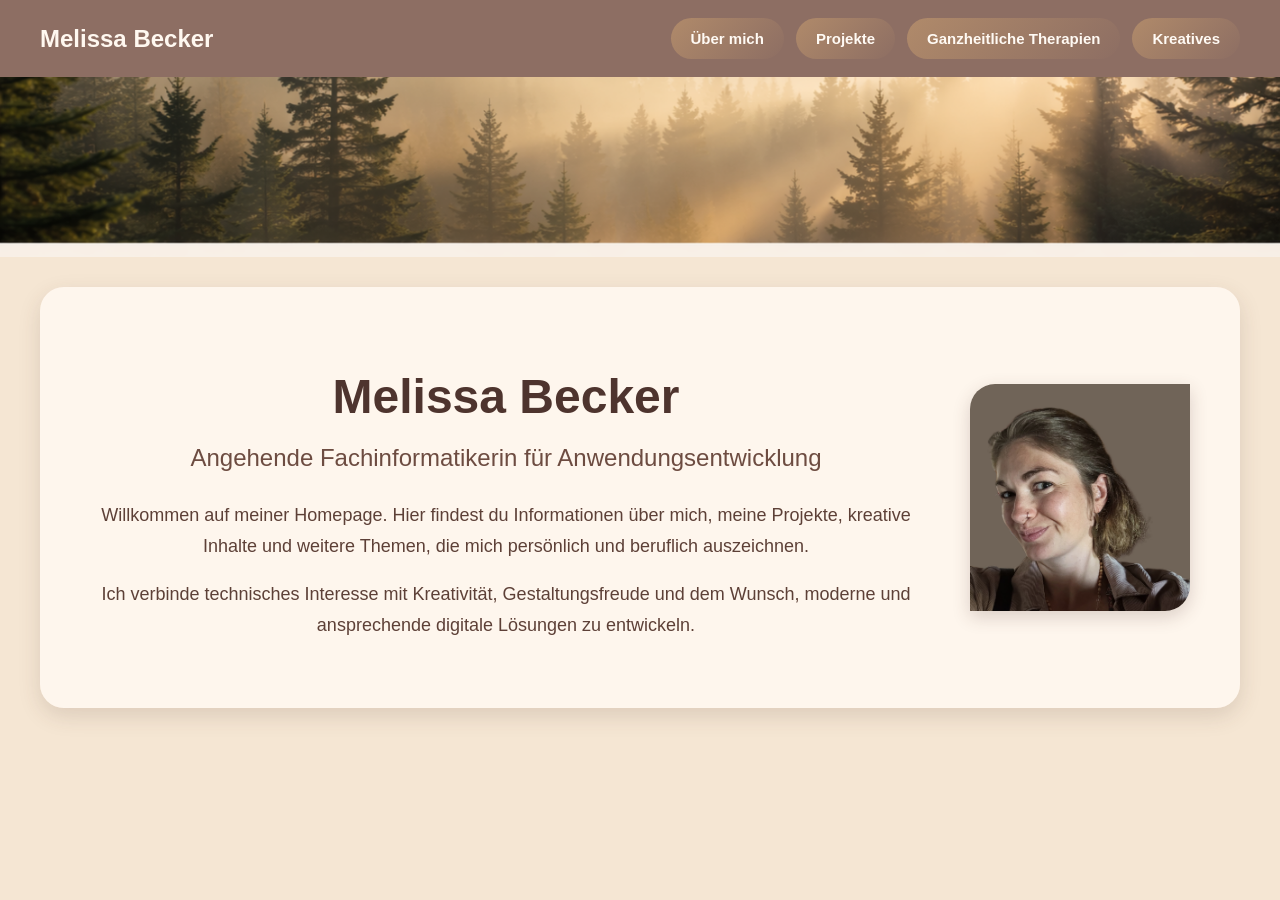
==== commit dce980a9: "Gestaltung mit Versionsnummer laden (kein veralteter Zwischenspeicher) Co-Authored-By: Claude Opus 5" ====
--- a/index.html
+++ b/index.html
@@ -1,49 +1,49 @@
-
-<!DOCTYPE html>
-<html lang="de">
-<head>
-    <meta charset="UTF-8">
-    <meta name="viewport" content="width=device-width, initial-scale=1.0">
-    <title>Melissa Becker</title>
-    <link rel="stylesheet" href="style.css">
-</head>
-<body>
-
-    <header>
-        <nav class="navbar">
-            <div class="logo">Melissa Becker</div>
-            <div class="nav-links">
-                <a href="ueber-mich.html">Über mich</a>
-                <a href="projekte.html">Projekte</a>
-                <a href="ganzheitliche-therapien.html">Ganzheitliche Therapien</a>
-                <a href="kreatives.html">Kreatives</a>
-            </div>
-        </nav>
-    </header>
-
-    <!-- Wald-Banner oben -->
-    <div class="hero"></div>
-
-    <main class="content-box">
-        <div class="text-content">
-            <h1>Melissa Becker</h1>
-            <h2>Angehende Fachinformatikerin für Anwendungsentwicklung</h2>
-
-            <p>
-                Willkommen auf meiner Homepage. Hier findest du Informationen über mich,
-                meine Projekte, kreative Inhalte und weitere Themen, die mich persönlich
-                und beruflich auszeichnen.
-            </p>
-
-            <p>
-                Ich verbinde technisches Interesse mit Kreativität, Gestaltungsfreude und
-                dem Wunsch, moderne und ansprechende digitale Lösungen zu entwickeln.
-            </p>
-        </div>
-
-        <!-- Dein Profilbild -->
-        <img src="Melissa.JPG" alt="Profilbild" class="profilbild">
-    </main>
-
-</body>
-</html>
+
+<!DOCTYPE html>
+<html lang="de">
+<head>
+    <meta charset="UTF-8">
+    <meta name="viewport" content="width=device-width, initial-scale=1.0">
+    <title>Melissa Becker</title>
+    <link rel="stylesheet" href="style.css?v=3">
+</head>
+<body>
+
+    <header>
+        <nav class="navbar">
+            <div class="logo">Melissa Becker</div>
+            <div class="nav-links">
+                <a href="ueber-mich.html">Über mich</a>
+                <a href="projekte.html">Projekte</a>
+                <a href="ganzheitliche-therapien.html">Ganzheitliche Therapien</a>
+                <a href="kreatives.html">Kreatives</a>
+            </div>
+        </nav>
+    </header>
+
+    <!-- Wald-Banner oben -->
+    <div class="hero"></div>
+
+    <main class="content-box">
+        <div class="text-content">
+            <h1>Melissa Becker</h1>
+            <h2>Angehende Fachinformatikerin für Anwendungsentwicklung</h2>
+
+            <p>
+                Willkommen auf meiner Homepage. Hier findest du Informationen über mich,
+                meine Projekte, kreative Inhalte und weitere Themen, die mich persönlich
+                und beruflich auszeichnen.
+            </p>
+
+            <p>
+                Ich verbinde technisches Interesse mit Kreativität, Gestaltungsfreude und
+                dem Wunsch, moderne und ansprechende digitale Lösungen zu entwickeln.
+            </p>
+        </div>
+
+        <!-- Dein Profilbild -->
+        <img src="Melissa.JPG" alt="Profilbild" class="profilbild">
+    </main>
+
+</body>
+</html>
--- a/style.css
+++ b/style.css
@@ -1,521 +1,521 @@
-
-body {
-    margin: 0;
-    font-family: Arial, sans-serif;
-    background-color: #f5e6d3;
-    color: #4e342e;
-}
-
-/* Navigation */
-.navbar {
-    background: #8d6e63;
-    display: flex;
-    justify-content: space-between;
-    align-items: center;
-    padding: 18px 40px;
-    flex-wrap: wrap;
-}
-
-.logo {
-    color: #fff8f0;
-    font-size: 24px;
-    font-weight: bold;
-}
-
-.nav-links {
-    display: flex;
-    gap: 12px;
-    flex-wrap: wrap;
-}
-
-.nav-links a {
-    text-decoration: none;
-    color: #fffaf4;
-    background: linear-gradient(135deg, #b08a6a, #8d6e63);
-    padding: 12px 20px;
-    border-radius: 999px;
-    font-size: 15px;
-    font-weight: 600;
-    transition: all 0.3s ease;
-}
-
-.nav-links a:hover {
-    background: linear-gradient(135deg, #9c7759, #6d4c41);
-    transform: translateY(-2px);
-}
-
-/* Banner */
-.hero {
-    width: 100%;
-    height: 180px;
-    background-image: url("BannerWald.png");
-    background-size: cover;
-    background-position: center;
-    background-repeat: no-repeat;
-}
-
-/* Inhaltsbox */
-.content-box {
-    position: relative;
-    max-width: 1100px;
-    margin: 30px auto 60px auto;
-    background-color: rgba(255, 248, 240, 0.92);
-    border-radius: 24px;
-    padding: 50px;
-    box-shadow: 0 8px 22px rgba(78, 52, 46, 0.15);
-    min-height: 320px;
-    text-align: center;
-}
-
-/* Text */
-.text-content {
-    max-width: 70%;
-    margin: 0 auto;
-    text-align: center;
-}
-
-h1 {
-    font-size: 48px;
-    margin-bottom: 12px;
-    color: #4e342e;
-}
-
-h2 {
-    font-size: 24px;
-    font-weight: normal;
-    color: #6d4c41;
-    margin-bottom: 28px;
-}
-
-p {
-    font-size: 18px;
-    line-height: 1.7;
-    color: #5d4037;
-    margin-bottom: 18px;
-}
-
-/* NUR dein Profilbild */
-.profilbild {
-    position: absolute;
-    right: 40px;
-    bottom: 30px;
-    width: 180px;
-    height: auto;
-    border-top-left-radius: 25px;
-    border-bottom-right-radius: 25px;
-    box-shadow: 0 6px 18px rgba(78, 52, 46, 0.2);
-}
-
-/* Responsive */
-@media (max-width: 900px) {
-    .text-content {
-        max-width: 100%;
-    }
-
-    .profilbild {
-        position: static;
-        display: block;
-        margin: 30px auto 0 auto;
-        width: 160px;
-    }
-
-    .content-box {
-        padding: 30px 20px;
-    }
-}
-
-/* Projekte-Seite */
-.projekte-page {
-    padding-top: 40px;
-}
-
-.page-header {
-    margin-bottom: 40px;
-}
-
-.page-intro {
-    font-size: 18px;
-    line-height: 1.7;
-    color: #5d4037;
-    max-width: 900px;
-}
-
-/* Grid für Projektkarten */
-.projekt-grid {
-    display: grid;
-    grid-template-columns: repeat(2, 1fr);
-    gap: 28px;
-    margin-top: 30px;
-}
-
-/* Einzelne Projektkarte */
-.projekt-card {
-    background: rgba(255, 248, 240, 0.96);
-    border: 1px solid rgba(141, 110, 99, 0.18);
-    border-radius: 22px;
-    box-shadow: 0 8px 20px rgba(78, 52, 46, 0.12);
-    padding: 28px;
-    transition: transform 0.3s ease, box-shadow 0.3s ease;
-}
-
-.projekt-card:hover {
-    transform: translateY(-4px);
-    box-shadow: 0 14px 26px rgba(78, 52, 46, 0.18);
-}
-
-.projekt-content h3 {
-    font-size: 24px;
-    color: #4e342e;
-    margin-top: 0;
-    margin-bottom: 16px;
-}
-
-.projekt-content p {
-    font-size: 16px;
-    line-height: 1.7;
-    color: #5d4037;
-    margin-bottom: 14px;
-}
-
-/* Buttons in den Projektkarten */
-.projekt-buttons {
-    margin-top: 20px;
-}
-
-.projekt-button {
-    display: inline-block;
-    text-decoration: none;
-    color: #fffaf4;
-    background: linear-gradient(135deg, #b08a6a, #8d6e63);
-    padding: 12px 20px;
-    border-radius: 999px;
-    font-size: 15px;
-    font-weight: 600;
-    transition: all 0.3s ease;
-    box-shadow: 0 4px 12px rgba(78, 52, 46, 0.18);
-}
-
-.projekt-button:hover {
-    background: linear-gradient(135deg, #9c7759, #6d4c41);
-    transform: translateY(-2px);
-    box-shadow: 0 8px 18px rgba(78, 52, 46, 0.24);
-}
-
-/* Responsive */
-@media (max-width: 900px) {
-    .projekt-grid {
-        grid-template-columns: 1fr;
-    }
-
-    .projekt-card {
-        padding: 22px;
-    }
-
-    .projekt-content h3 {
-        font-size: 21px;
-    }
-}
-
-/* =========================================================
-   GEMEINSAME ERWEITERUNGEN FÜR UNTERSEITEN
-   ========================================================= */
-
-.content-wide {
-    position: relative;
-    max-width: 1100px;
-    margin: 30px auto 60px auto;
-    background-color: rgba(255, 248, 240, 0.94);
-    border-radius: 24px;
-    padding: 50px;
-    box-shadow: 0 8px 22px rgba(78, 52, 46, 0.15);
-    text-align: center;
-}
-
-.content-wide .page-header,
-.content-wide .info-card,
-.content-wide .highlight-box,
-.content-wide .quote-box,
-.content-wide .projekt-card,
-.content-wide .creative-card,
-.content-wide .soft-section {
-    text-align: center;
-}
-
-.page-header {
-    margin-bottom: 35px;
-    text-align: center;
-}
-
-.page-header h1 {
-    margin-bottom: 10px;
-}
-
-.page-subtitle {
-    font-size: 22px;
-    color: #6d4c41;
-    margin-bottom: 18px;
-    text-align: center;
-}
-
-.page-intro {
-    font-size: 18px;
-    line-height: 1.7;
-    color: #5d4037;
-    max-width: 920px;
-    margin-left: auto;
-    margin-right: auto;
-    text-align: center;
-}
-
-.info-grid {
-    display: grid;
-    grid-template-columns: repeat(2, 1fr);
-    gap: 24px;
-    margin-top: 30px;
-}
-
-.info-card {
-    background: rgba(255, 252, 248, 0.96);
-    border: 1px solid rgba(141, 110, 99, 0.16);
-    border-radius: 20px;
-    padding: 26px;
-    box-shadow: 0 8px 18px rgba(78, 52, 46, 0.08);
-    text-align: center;
-}
-
-.info-card h3 {
-    margin-top: 0;
-    margin-bottom: 12px;
-    color: #4e342e;
-    font-size: 22px;
-}
-
-.info-card p,
-.info-card li {
-    color: #5d4037;
-    line-height: 1.7;
-    font-size: 16px;
-}
-
-.info-card ul {
-    padding-left: 0;
-    margin: 0 auto;
-    list-style: none;
-    display: inline-block;
-    text-align: left;
-}
-
-.badge-row {
-    display: flex;
-    flex-wrap: wrap;
-    gap: 10px;
-    margin: 14px 0 0 0;
-    justify-content: center;
-}
-
-.badge {
-    display: inline-block;
-    padding: 8px 14px;
-    border-radius: 999px;
-    background: linear-gradient(135deg, #e8d4bc, #d8b896);
-    color: #4e342e;
-    font-size: 14px;
-    font-weight: 600;
-    border: 1px solid rgba(141, 110, 99, 0.18);
-}
-
-.highlight-box {
-    margin-top: 30px;
-    padding: 24px;
-    border-radius: 20px;
-    background: linear-gradient(135deg, rgba(232, 212, 188, 0.65), rgba(255, 248, 240, 0.95));
-    border: 1px solid rgba(141, 110, 99, 0.14);
-    text-align: center;
-}
-
-.highlight-box h3 {
-    margin-top: 0;
-    color: #4e342e;
-}
-
-.quote-box {
-    margin-top: 28px;
-    padding: 22px 24px;
-    border-left: 5px solid #b08a6a;
-    border-right: 5px solid #b08a6a;
-    background: rgba(255, 248, 240, 0.9);
-    border-radius: 18px;
-    color: #5d4037;
-    font-size: 17px;
-    line-height: 1.7;
-    text-align: center;
-}
-
-.side-image {
-    width: 190px;
-    height: auto;
-    border-top-left-radius: 25px;
-    border-bottom-right-radius: 25px;
-    box-shadow: 0 6px 18px rgba(78, 52, 46, 0.2);
-}
-
-/* =========================================================
-   PROJEKTE – EDLER MIT BADGES
-   ========================================================= */
-
-.projekt-grid {
-    display: grid;
-    grid-template-columns: repeat(2, 1fr);
-    gap: 28px;
-    margin-top: 30px;
-}
-
-.projekt-card {
-    background: rgba(255, 248, 240, 0.98);
-    border: 1px solid rgba(141, 110, 99, 0.16);
-    border-radius: 22px;
-    box-shadow: 0 8px 20px rgba(78, 52, 46, 0.12);
-    padding: 28px;
-    transition: transform 0.3s ease, box-shadow 0.3s ease;
-    text-align: center;
-}
-
-.projekt-card:hover {
-    transform: translateY(-4px);
-    box-shadow: 0 14px 26px rgba(78, 52, 46, 0.18);
-}
-
-.card-top {
-    display: flex;
-    align-items: center;
-    justify-content: center;
-    gap: 14px;
-    margin-bottom: 14px;
-}
-
-.card-title {
-    margin: 0;
-    font-size: 24px;
-    color: #4e342e;
-    text-align: center;
-}
-
-.card-icon {
-    width: 46px;
-    height: 46px;
-    border-radius: 14px;
-    display: flex;
-    align-items: center;
-    justify-content: center;
-    background: linear-gradient(135deg, #e8d4bc, #d4b08c);
-    color: #4e342e;
-    font-size: 22px;
-    box-shadow: 0 4px 10px rgba(78, 52, 46, 0.12);
-}
-
-.projekt-card p {
-    font-size: 16px;
-    line-height: 1.7;
-    color: #5d4037;
-    margin-bottom: 14px;
-}
-
-.projekt-button {
-    display: inline-block;
-    text-decoration: none;
-    color: #fffaf4;
-    background: linear-gradient(135deg, #b08a6a, #8d6e63);
-    padding: 12px 20px;
-    border-radius: 999px;
-    font-size: 15px;
-    font-weight: 600;
-    transition: all 0.3s ease;
-    box-shadow: 0 4px 12px rgba(78, 52, 46, 0.18);
-}
-
-.projekt-button:hover {
-    background: linear-gradient(135deg, #9c7759, #6d4c41);
-    transform: translateY(-2px);
-    box-shadow: 0 8px 18px rgba(78, 52, 46, 0.24);
-}
-
-/* =========================================================
-   KREATIVES
-   ========================================================= */
-
-.creative-grid {
-    display: grid;
-    grid-template-columns: repeat(3, 1fr);
-    gap: 22px;
-    margin-top: 30px;
-}
-
-.creative-card {
-    background: rgba(255, 252, 248, 0.96);
-    border: 1px solid rgba(141, 110, 99, 0.16);
-    border-radius: 20px;
-    padding: 24px;
-    box-shadow: 0 8px 18px rgba(78, 52, 46, 0.08);
-    min-height: 220px;
-    text-align: center;
-}
-
-.creative-card h3 {
-    margin-top: 0;
-    color: #4e342e;
-}
-
-.creative-card p {
-    color: #5d4037;
-    line-height: 1.7;
-    font-size: 16px;
-}
-
-/* =========================================================
-   GANZHEITLICHE THERAPIEN
-   ========================================================= */
-
-.soft-section {
-    background: rgba(255, 251, 247, 0.95);
-    border: 1px solid rgba(141, 110, 99, 0.1);
-    border-radius: 22px;
-    padding: 28px;
-    margin-top: 24px;
-    box-shadow: 0 8px 18px rgba(78, 52, 46, 0.06);
-    text-align: center;
-}
-
-.soft-section h3 {
-    margin-top: 0;
-    color: #4e342e;
-}
-
-.soft-section p,
-.soft-section li {
-    color: #5d4037;
-    line-height: 1.8;
-    font-size: 16px;
-}
-
-/* =========================================================
-   RESPONSIVE
-   ========================================================= */
-
-@media (max-width: 900px) {
-    .content-wide {
-        padding: 30px 20px;
-    }
-
-    .info-grid,
-    .projekt-grid,
-    .creative-grid {
-        grid-template-columns: 1fr;
-    }
-
-    .card-title {
-        font-size: 21px;
-    }
-}
+
+body {
+    margin: 0;
+    font-family: Arial, sans-serif;
+    background-color: #f5e6d3;
+    color: #4e342e;
+}
+
+/* Navigation */
+.navbar {
+    background: #8d6e63;
+    display: flex;
+    justify-content: space-between;
+    align-items: center;
+    padding: 18px 40px;
+    flex-wrap: wrap;
+}
+
+.logo {
+    color: #fff8f0;
+    font-size: 24px;
+    font-weight: bold;
+}
+
+.nav-links {
+    display: flex;
+    gap: 12px;
+    flex-wrap: wrap;
+}
+
+.nav-links a {
+    text-decoration: none;
+    color: #fffaf4;
+    background: linear-gradient(135deg, #b08a6a, #8d6e63);
+    padding: 12px 20px;
+    border-radius: 999px;
+    font-size: 15px;
+    font-weight: 600;
+    transition: all 0.3s ease;
+}
+
+.nav-links a:hover {
+    background: linear-gradient(135deg, #9c7759, #6d4c41);
+    transform: translateY(-2px);
+}
+
+/* Banner */
+.hero {
+    width: 100%;
+    height: 180px;
+    background-image: url("BannerWald.png");
+    background-size: cover;
+    background-position: center;
+    background-repeat: no-repeat;
+}
+
+/* Inhaltsbox */
+.content-box {
+    position: relative;
+    max-width: 1100px;
+    margin: 30px auto 60px auto;
+    background-color: rgba(255, 248, 240, 0.92);
+    border-radius: 24px;
+    padding: 50px;
+    box-shadow: 0 8px 22px rgba(78, 52, 46, 0.15);
+    min-height: 320px;
+    text-align: center;
+}
+
+/* Text */
+.text-content {
+    max-width: 70%;
+    margin: 0 auto;
+    text-align: center;
+}
+
+h1 {
+    font-size: 48px;
+    margin-bottom: 12px;
+    color: #4e342e;
+}
+
+h2 {
+    font-size: 24px;
+    font-weight: normal;
+    color: #6d4c41;
+    margin-bottom: 28px;
+}
+
+p {
+    font-size: 18px;
+    line-height: 1.7;
+    color: #5d4037;
+    margin-bottom: 18px;
+}
+
+/* NUR dein Profilbild */
+.profilbild {
+    position: absolute;
+    right: 40px;
+    bottom: 30px;
+    width: 180px;
+    height: auto;
+    border-top-left-radius: 25px;
+    border-bottom-right-radius: 25px;
+    box-shadow: 0 6px 18px rgba(78, 52, 46, 0.2);
+}
+
+/* Responsive */
+@media (max-width: 900px) {
+    .text-content {
+        max-width: 100%;
+    }
+
+    .profilbild {
+        position: static;
+        display: block;
+        margin: 30px auto 0 auto;
+        width: 160px;
+    }
+
+    .content-box {
+        padding: 30px 20px;
+    }
+}
+
+/* Projekte-Seite */
+.projekte-page {
+    padding-top: 40px;
+}
+
+.page-header {
+    margin-bottom: 40px;
+}
+
+.page-intro {
+    font-size: 18px;
+    line-height: 1.7;
+    color: #5d4037;
+    max-width: 900px;
+}
+
+/* Grid für Projektkarten */
+.projekt-grid {
+    display: grid;
+    grid-template-columns: repeat(2, 1fr);
+    gap: 28px;
+    margin-top: 30px;
+}
+
+/* Einzelne Projektkarte */
+.projekt-card {
+    background: rgba(255, 248, 240, 0.96);
+    border: 1px solid rgba(141, 110, 99, 0.18);
+    border-radius: 22px;
+    box-shadow: 0 8px 20px rgba(78, 52, 46, 0.12);
+    padding: 28px;
+    transition: transform 0.3s ease, box-shadow 0.3s ease;
+}
+
+.projekt-card:hover {
+    transform: translateY(-4px);
+    box-shadow: 0 14px 26px rgba(78, 52, 46, 0.18);
+}
+
+.projekt-content h3 {
+    font-size: 24px;
+    color: #4e342e;
+    margin-top: 0;
+    margin-bottom: 16px;
+}
+
+.projekt-content p {
+    font-size: 16px;
+    line-height: 1.7;
+    color: #5d4037;
+    margin-bottom: 14px;
+}
+
+/* Buttons in den Projektkarten */
+.projekt-buttons {
+    margin-top: 20px;
+}
+
+.projekt-button {
+    display: inline-block;
+    text-decoration: none;
+    color: #fffaf4;
+    background: linear-gradient(135deg, #b08a6a, #8d6e63);
+    padding: 12px 20px;
+    border-radius: 999px;
+    font-size: 15px;
+    font-weight: 600;
+    transition: all 0.3s ease;
+    box-shadow: 0 4px 12px rgba(78, 52, 46, 0.18);
+}
+
+.projekt-button:hover {
+    background: linear-gradient(135deg, #9c7759, #6d4c41);
+    transform: translateY(-2px);
+    box-shadow: 0 8px 18px rgba(78, 52, 46, 0.24);
+}
+
+/* Responsive */
+@media (max-width: 900px) {
+    .projekt-grid {
+        grid-template-columns: 1fr;
+    }
+
+    .projekt-card {
+        padding: 22px;
+    }
+
+    .projekt-content h3 {
+        font-size: 21px;
+    }
+}
+
+/* =========================================================
+   GEMEINSAME ERWEITERUNGEN FÜR UNTERSEITEN
+   ========================================================= */
+
+.content-wide {
+    position: relative;
+    max-width: 1100px;
+    margin: 30px auto 60px auto;
+    background-color: rgba(255, 248, 240, 0.94);
+    border-radius: 24px;
+    padding: 50px;
+    box-shadow: 0 8px 22px rgba(78, 52, 46, 0.15);
+    text-align: center;
+}
+
+.content-wide .page-header,
+.content-wide .info-card,
+.content-wide .highlight-box,
+.content-wide .quote-box,
+.content-wide .projekt-card,
+.content-wide .creative-card,
+.content-wide .soft-section {
+    text-align: center;
+}
+
+.page-header {
+    margin-bottom: 35px;
+    text-align: center;
+}
+
+.page-header h1 {
+    margin-bottom: 10px;
+}
+
+.page-subtitle {
+    font-size: 22px;
+    color: #6d4c41;
+    margin-bottom: 18px;
+    text-align: center;
+}
+
+.page-intro {
+    font-size: 18px;
+    line-height: 1.7;
+    color: #5d4037;
+    max-width: 920px;
+    margin-left: auto;
+    margin-right: auto;
+    text-align: center;
+}
+
+.info-grid {
+    display: grid;
+    grid-template-columns: repeat(2, 1fr);
+    gap: 24px;
+    margin-top: 30px;
+}
+
+.info-card {
+    background: rgba(255, 252, 248, 0.96);
+    border: 1px solid rgba(141, 110, 99, 0.16);
+    border-radius: 20px;
+    padding: 26px;
+    box-shadow: 0 8px 18px rgba(78, 52, 46, 0.08);
+    text-align: center;
+}
+
+.info-card h3 {
+    margin-top: 0;
+    margin-bottom: 12px;
+    color: #4e342e;
+    font-size: 22px;
+}
+
+.info-card p,
+.info-card li {
+    color: #5d4037;
+    line-height: 1.7;
+    font-size: 16px;
+}
+
+.info-card ul {
+    padding-left: 0;
+    margin: 0 auto;
+    list-style: none;
+    display: inline-block;
+    text-align: left;
+}
+
+.badge-row {
+    display: flex;
+    flex-wrap: wrap;
+    gap: 10px;
+    margin: 14px 0 0 0;
+    justify-content: center;
+}
+
+.badge {
+    display: inline-block;
+    padding: 8px 14px;
+    border-radius: 999px;
+    background: linear-gradient(135deg, #e8d4bc, #d8b896);
+    color: #4e342e;
+    font-size: 14px;
+    font-weight: 600;
+    border: 1px solid rgba(141, 110, 99, 0.18);
+}
+
+.highlight-box {
+    margin-top: 30px;
+    padding: 24px;
+    border-radius: 20px;
+    background: linear-gradient(135deg, rgba(232, 212, 188, 0.65), rgba(255, 248, 240, 0.95));
+    border: 1px solid rgba(141, 110, 99, 0.14);
+    text-align: center;
+}
+
+.highlight-box h3 {
+    margin-top: 0;
+    color: #4e342e;
+}
+
+.quote-box {
+    margin-top: 28px;
+    padding: 22px 24px;
+    border-left: 5px solid #b08a6a;
+    border-right: 5px solid #b08a6a;
+    background: rgba(255, 248, 240, 0.9);
+    border-radius: 18px;
+    color: #5d4037;
+    font-size: 17px;
+    line-height: 1.7;
+    text-align: center;
+}
+
+.side-image {
+    width: 190px;
+    height: auto;
+    border-top-left-radius: 25px;
+    border-bottom-right-radius: 25px;
+    box-shadow: 0 6px 18px rgba(78, 52, 46, 0.2);
+}
+
+/* =========================================================
+   PROJEKTE – EDLER MIT BADGES
+   ========================================================= */
+
+.projekt-grid {
+    display: grid;
+    grid-template-columns: repeat(2, 1fr);
+    gap: 28px;
+    margin-top: 30px;
+}
+
+.projekt-card {
+    background: rgba(255, 248, 240, 0.98);
+    border: 1px solid rgba(141, 110, 99, 0.16);
+    border-radius: 22px;
+    box-shadow: 0 8px 20px rgba(78, 52, 46, 0.12);
+    padding: 28px;
+    transition: transform 0.3s ease, box-shadow 0.3s ease;
+    text-align: center;
+}
+
+.projekt-card:hover {
+    transform: translateY(-4px);
+    box-shadow: 0 14px 26px rgba(78, 52, 46, 0.18);
+}
+
+.card-top {
+    display: flex;
+    align-items: center;
+    justify-content: center;
+    gap: 14px;
+    margin-bottom: 14px;
+}
+
+.card-title {
+    margin: 0;
+    font-size: 24px;
+    color: #4e342e;
+    text-align: center;
+}
+
+.card-icon {
+    width: 46px;
+    height: 46px;
+    border-radius: 14px;
+    display: flex;
+    align-items: center;
+    justify-content: center;
+    background: linear-gradient(135deg, #e8d4bc, #d4b08c);
+    color: #4e342e;
+    font-size: 22px;
+    box-shadow: 0 4px 10px rgba(78, 52, 46, 0.12);
+}
+
+.projekt-card p {
+    font-size: 16px;
+    line-height: 1.7;
+    color: #5d4037;
+    margin-bottom: 14px;
+}
+
+.projekt-button {
+    display: inline-block;
+    text-decoration: none;
+    color: #fffaf4;
+    background: linear-gradient(135deg, #b08a6a, #8d6e63);
+    padding: 12px 20px;
+    border-radius: 999px;
+    font-size: 15px;
+    font-weight: 600;
+    transition: all 0.3s ease;
+    box-shadow: 0 4px 12px rgba(78, 52, 46, 0.18);
+}
+
+.projekt-button:hover {
+    background: linear-gradient(135deg, #9c7759, #6d4c41);
+    transform: translateY(-2px);
+    box-shadow: 0 8px 18px rgba(78, 52, 46, 0.24);
+}
+
+/* =========================================================
+   KREATIVES
+   ========================================================= */
+
+.creative-grid {
+    display: grid;
+    grid-template-columns: repeat(3, 1fr);
+    gap: 22px;
+    margin-top: 30px;
+}
+
+.creative-card {
+    background: rgba(255, 252, 248, 0.96);
+    border: 1px solid rgba(141, 110, 99, 0.16);
+    border-radius: 20px;
+    padding: 24px;
+    box-shadow: 0 8px 18px rgba(78, 52, 46, 0.08);
+    min-height: 220px;
+    text-align: center;
+}
+
+.creative-card h3 {
+    margin-top: 0;
+    color: #4e342e;
+}
+
+.creative-card p {
+    color: #5d4037;
+    line-height: 1.7;
+    font-size: 16px;
+}
+
+/* =========================================================
+   GANZHEITLICHE THERAPIEN
+   ========================================================= */
+
+.soft-section {
+    background: rgba(255, 251, 247, 0.95);
+    border: 1px solid rgba(141, 110, 99, 0.1);
+    border-radius: 22px;
+    padding: 28px;
+    margin-top: 24px;
+    box-shadow: 0 8px 18px rgba(78, 52, 46, 0.06);
+    text-align: center;
+}
+
+.soft-section h3 {
+    margin-top: 0;
+    color: #4e342e;
+}
+
+.soft-section p,
+.soft-section li {
+    color: #5d4037;
+    line-height: 1.8;
+    font-size: 16px;
+}
+
+/* =========================================================
+   RESPONSIVE
+   ========================================================= */
+
+@media (max-width: 900px) {
+    .content-wide {
+        padding: 30px 20px;
+    }
+
+    .info-grid,
+    .projekt-grid,
+    .creative-grid {
+        grid-template-columns: 1fr;
+    }
+
+    .card-title {
+        font-size: 21px;
+    }
+}
 
 /* =========================================================
    PROJEKTBILDER (Screenshots der eigenen Apps)
@@ -533,3 +533,41 @@
 .projekt-buttons .projekt-button {
     margin: 4px;
 }
+
+/* =========================================================
+   STARTSEITE – Foto neben dem Text statt in der Ecke
+   ========================================================= */
+
+.content-box {
+    display: grid;
+    grid-template-columns: 1fr 220px;
+    gap: 48px;
+    align-items: center;
+}
+
+.content-box .text-content {
+    max-width: none;
+}
+
+.content-box .profilbild {
+    position: static;
+    width: 220px;
+}
+
+@media (max-width: 900px) {
+    .content-box {
+        grid-template-columns: 1fr;
+        gap: 24px;
+    }
+
+    .content-box .profilbild {
+        width: 180px;
+        margin: 0 auto;
+    }
+
+    .content-box,
+    .content-wide {
+        margin-left: 16px;
+        margin-right: 16px;
+    }
+}
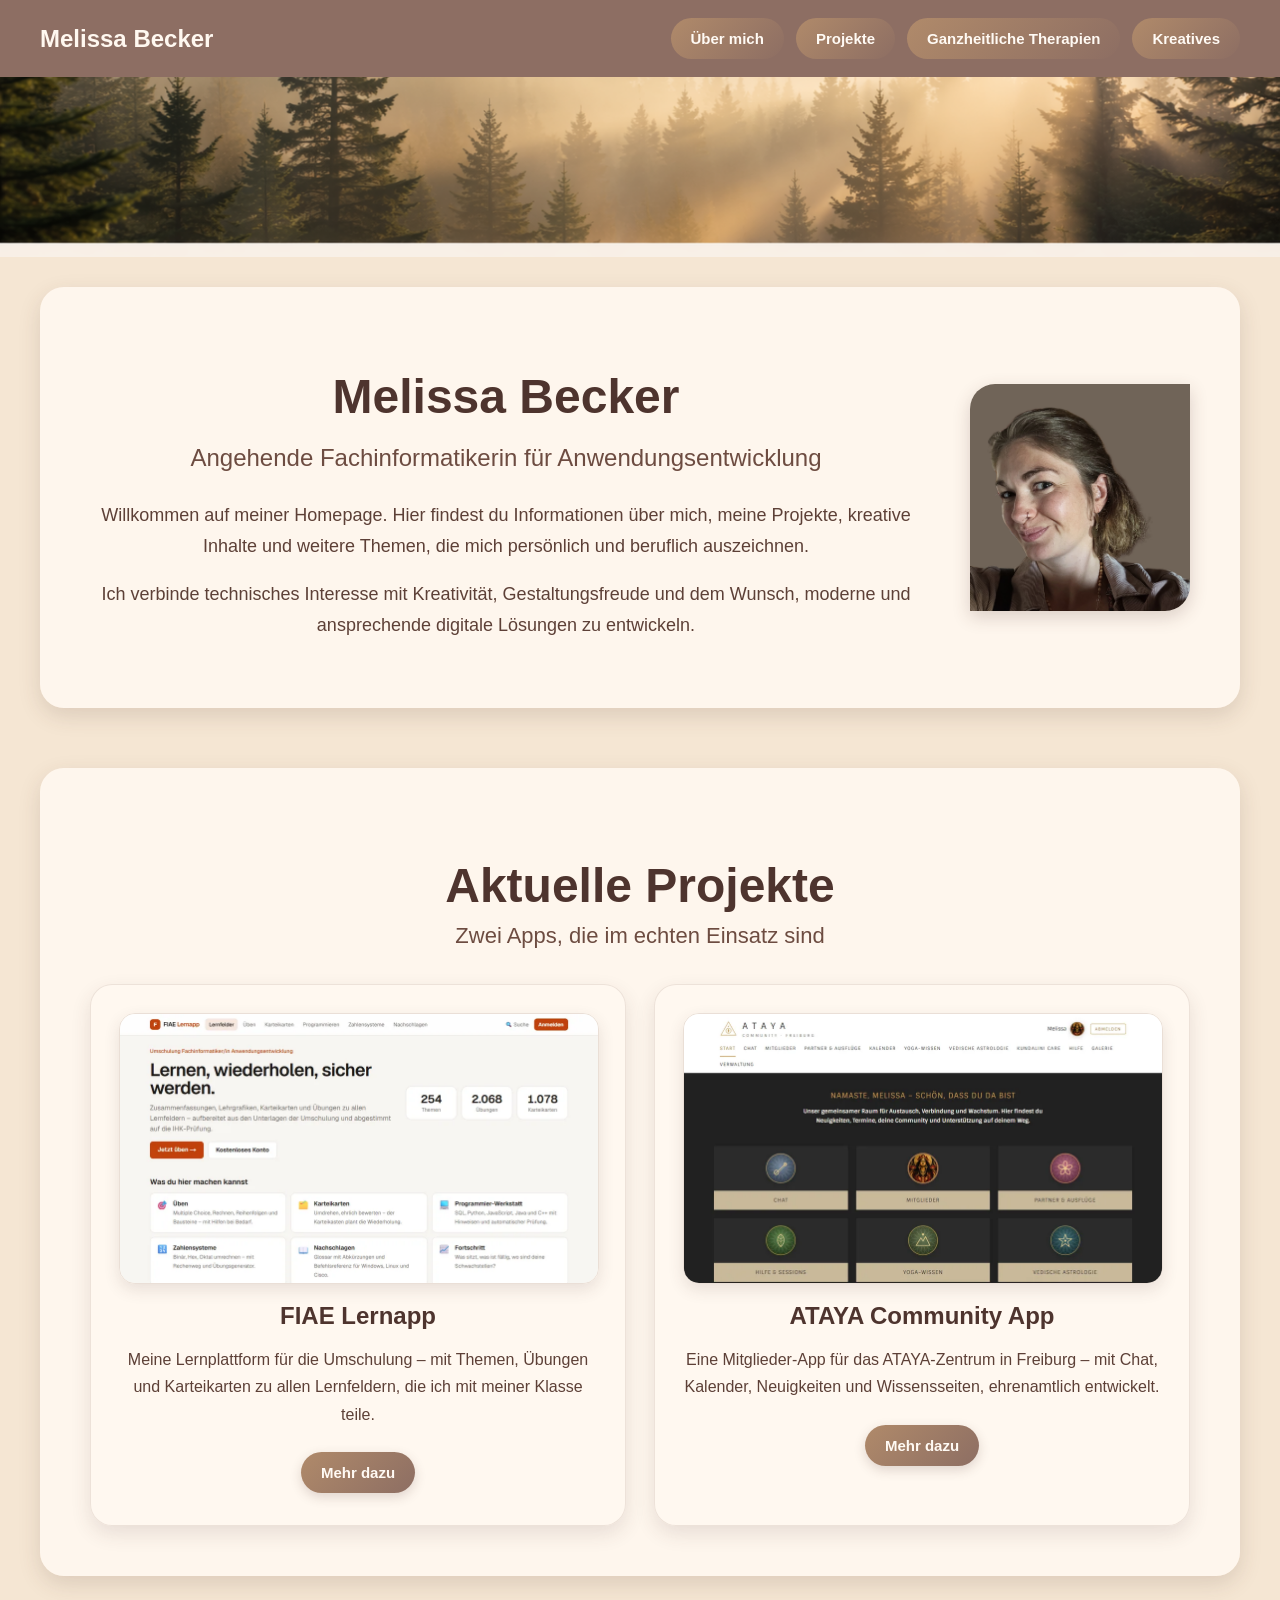
==== commit 63f9c91a: "Mehr Inhalte: Startseite Projekte, Werdegang, Ayurveda & Yoga, Design-Beispiele Co-Authored-By: Clau" ====
--- a/index.html
+++ b/index.html
@@ -5,7 +5,7 @@
     <meta charset="UTF-8">
     <meta name="viewport" content="width=device-width, initial-scale=1.0">
     <title>Melissa Becker</title>
-    <link rel="stylesheet" href="style.css?v=3">
+    <link rel="stylesheet" href="style.css?v=5">
 </head>
 <body>
 
@@ -45,5 +45,42 @@
         <img src="Melissa.JPG" alt="Profilbild" class="profilbild">
     </main>
 
+    <section class="content-wide">
+        <div class="page-header">
+            <h1>Aktuelle Projekte</h1>
+            <div class="page-subtitle">Zwei Apps, die im echten Einsatz sind</div>
+        </div>
+
+        <div class="projekt-grid">
+            <article class="projekt-card">
+                <img src="bilder/lernapp.webp" alt="Startseite der FIAE Lernapp" class="projekt-bild">
+                <div class="card-top">
+                    <h3 class="card-title">FIAE Lernapp</h3>
+                </div>
+                <p>
+                    Meine Lernplattform für die Umschulung – mit Themen, Übungen und Karteikarten
+                    zu allen Lernfeldern, die ich mit meiner Klasse teile.
+                </p>
+                <div class="projekt-buttons">
+                    <a href="projekte.html" class="projekt-button">Mehr dazu</a>
+                </div>
+            </article>
+
+            <article class="projekt-card">
+                <img src="bilder/ataya-app.webp" alt="Startseite der ATAYA Community App" class="projekt-bild">
+                <div class="card-top">
+                    <h3 class="card-title">ATAYA Community App</h3>
+                </div>
+                <p>
+                    Eine Mitglieder-App für das ATAYA-Zentrum in Freiburg – mit Chat, Kalender,
+                    Neuigkeiten und Wissensseiten, ehrenamtlich entwickelt.
+                </p>
+                <div class="projekt-buttons">
+                    <a href="projekte.html" class="projekt-button">Mehr dazu</a>
+                </div>
+            </article>
+        </div>
+    </section>
+
 </body>
 </html>
--- a/style.css
+++ b/style.css
@@ -522,8 +522,12 @@
    ========================================================= */
 
 .projekt-bild {
+    display: block;
     width: 100%;
+    max-width: 720px;
     height: auto;
+    margin-left: auto;
+    margin-right: auto;
     border-radius: 16px;
     border: 1px solid rgba(141, 110, 99, 0.18);
     box-shadow: 0 6px 16px rgba(78, 52, 46, 0.12);
@@ -571,3 +575,104 @@
         margin-right: 16px;
     }
 }
+
+/* Spalten nie breiter als der Platz (Firefox) + eigene Apps über die volle Breite */
+.projekt-grid,
+.info-grid,
+.creative-grid {
+    grid-template-columns: repeat(2, minmax(0, 1fr));
+}
+
+.creative-grid {
+    grid-template-columns: repeat(3, minmax(0, 1fr));
+}
+
+.content-box {
+    grid-template-columns: minmax(0, 1fr) 220px;
+}
+
+.projekt-card-gross {
+    grid-column: 1 / -1;
+}
+
+.projekt-card-gross p {
+    max-width: 760px;
+    margin-left: auto;
+    margin-right: auto;
+}
+
+@media (max-width: 900px) {
+    .projekt-grid,
+    .info-grid,
+    .creative-grid,
+    .content-box {
+        grid-template-columns: minmax(0, 1fr);
+    }
+}
+
+/* =========================================================
+   ERGÄNZUNGEN: Werdegang, Abschnittstitel, Bildpaar
+   ========================================================= */
+
+.weg {
+    display: grid;
+    grid-template-columns: repeat(3, minmax(0, 1fr));
+    gap: 18px;
+    margin-top: 18px;
+}
+
+.weg-schritt {
+    background: rgba(255, 252, 248, 0.96);
+    border: 1px solid rgba(141, 110, 99, 0.16);
+    border-radius: 18px;
+    padding: 20px;
+}
+
+.weg-schritt strong {
+    display: block;
+    color: #4e342e;
+    font-size: 17px;
+    margin-bottom: 6px;
+}
+
+.weg-schritt p {
+    font-size: 15px;
+    margin: 0;
+}
+
+.weg-zeit {
+    display: inline-block;
+    margin-bottom: 8px;
+    padding: 4px 12px;
+    border-radius: 999px;
+    background: linear-gradient(135deg, #b08a6a, #8d6e63);
+    color: #fffaf4;
+    font-size: 13px;
+    font-weight: 600;
+}
+
+.abschnitt-titel {
+    margin-top: 40px;
+    color: #4e342e;
+}
+
+.bild-paar {
+    display: grid;
+    grid-template-columns: repeat(2, minmax(0, 1fr));
+    gap: 12px;
+}
+
+.bild-paar .projekt-bild {
+    aspect-ratio: 1;
+    object-fit: cover;
+}
+
+.content-wide .info-grid {
+    margin-bottom: 24px;
+}
+
+@media (max-width: 900px) {
+    .weg {
+        grid-template-columns: minmax(0, 1fr);
+    }
+}
